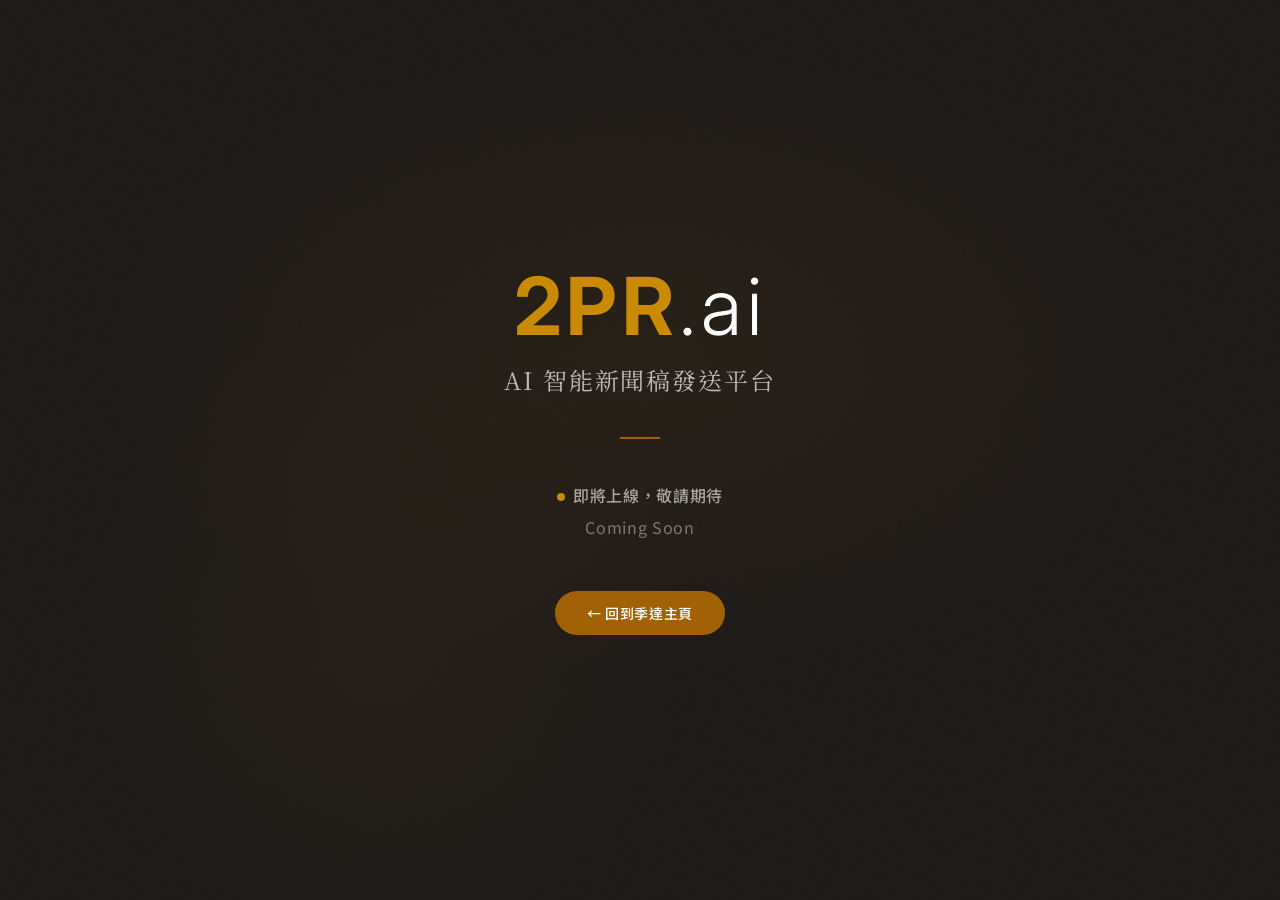
==== 2pr.html @ 40bc0dd8 "fix: RWD出血修正、案例照片對焦、移除團隊區塊、2pr施工中頁面 - 修正手機版 timeline 年份文字左側被裁切（增加 padding-left） - 資生堂案例圖片從 SKII 參考圖改" ====
<!DOCTYPE html>
<html lang="zh-Hant">
<head>
<meta charset="UTF-8">
<meta name="viewport" content="width=device-width, initial-scale=1.0">
<title>2PR.ai — AI 智能新聞稿發送平台 | Coming Soon</title>
<meta name="description" content="2PR.ai — AI 智能新聞稿發送平台，即將上線，敬請期待。">
<link rel="preconnect" href="https://fonts.googleapis.com">
<link rel="preconnect" href="https://fonts.gstatic.com" crossorigin>
<link href="https://fonts.googleapis.com/css2?family=Noto+Sans+TC:wght@300;400;500;700&family=Noto+Serif+TC:wght@400;700;900&family=Inter:wght@300;400;600;700&display=swap" rel="stylesheet">
<style>
*, *::before, *::after { box-sizing: border-box; margin: 0; padding: 0; }

:root {
  --c-dark: #1C1917;
  --c-dark-soft: #292524;
  --c-accent: #A16207;
  --c-accent-light: #CA8A04;
  --c-accent-warm: #D97706;
}

html { -webkit-font-smoothing: antialiased; -moz-osx-font-smoothing: grayscale; }

body {
  font-family: 'Noto Sans TC', 'Inter', -apple-system, system-ui, sans-serif;
  background: var(--c-dark);
  color: #fff;
  min-height: 100vh;
  min-height: 100dvh;
  display: flex;
  align-items: center;
  justify-content: center;
  overflow: hidden;
  position: relative;
}

body::before {
  content: '';
  position: absolute;
  inset: 0;
  background:
    radial-gradient(ellipse 60% 50% at 50% 40%, rgba(161,98,7,0.08) 0%, transparent 70%),
    radial-gradient(ellipse 40% 60% at 30% 70%, rgba(202,138,4,0.04) 0%, transparent 60%);
  pointer-events: none;
}

body::after {
  content: '';
  position: absolute;
  inset: 0;
  opacity: 0.025;
  background-image: url("data:image/svg+xml,%3Csvg viewBox='0 0 256 256' xmlns='http://www.w3.org/2000/svg'%3E%3Cfilter id='n'%3E%3CfeTurbulence type='fractalNoise' baseFrequency='0.85' numOctaves='4' stitchTiles='stitch'/%3E%3C/filter%3E%3Crect width='100%25' height='100%25' filter='url(%23n)'/%3E%3C/svg%3E");
  background-size: 200px;
  pointer-events: none;
}

.wrapper {
  position: relative;
  z-index: 1;
  text-align: center;
  padding: 2rem 1.25rem;
  max-width: 560px;
}

.logo {
  font-family: 'Inter', sans-serif;
  font-size: clamp(3rem, 10vw, 5rem);
  font-weight: 700;
  color: var(--c-accent-light);
  letter-spacing: 0.06em;
  line-height: 1;
  margin-bottom: 1rem;
}

.logo span {
  color: #fff;
  font-weight: 300;
}

.subtitle {
  font-family: 'Noto Serif TC', serif;
  font-size: clamp(1.125rem, 3vw, 1.5rem);
  font-weight: 400;
  color: rgba(255,255,255,0.7);
  letter-spacing: 0.08em;
  margin-bottom: 2.5rem;
}

.coming {
  font-size: 1rem;
  color: rgba(255,255,255,0.4);
  line-height: 2;
  letter-spacing: 0.04em;
  margin-bottom: 3rem;
}

.coming strong {
  color: rgba(255,255,255,0.6);
  font-weight: 500;
}

.divider {
  width: 40px;
  height: 2px;
  background: var(--c-accent);
  margin: 0 auto 2.5rem;
}

.btn-back {
  display: inline-flex;
  align-items: center;
  gap: 0.5rem;
  padding: 0.75rem 2rem;
  background: var(--c-accent);
  color: #fff;
  font-weight: 500;
  font-size: 0.875rem;
  border-radius: 9999px;
  text-decoration: none;
  transition: all 0.3s cubic-bezier(0.16, 1, 0.3, 1);
  letter-spacing: 0.04em;
}

.btn-back:hover {
  background: var(--c-accent-warm);
  transform: translateY(-2px);
  box-shadow: 0 8px 32px rgba(161,98,7,0.4);
}

.pulse-dot {
  width: 8px;
  height: 8px;
  border-radius: 50%;
  background: var(--c-accent-light);
  display: inline-block;
  animation: pulse 2s ease-in-out infinite;
  margin-right: 0.5rem;
  vertical-align: middle;
}

@keyframes pulse {
  0%, 100% { opacity: 1; }
  50% { opacity: 0.3; }
}
</style>
</head>
<body>

<div class="wrapper">
  <div class="logo">2PR<span>.ai</span></div>
  <div class="subtitle">AI 智能新聞稿發送平台</div>
  <div class="divider"></div>
  <div class="coming">
    <span class="pulse-dot"></span><strong>即將上線，敬請期待</strong><br>
    Coming Soon
  </div>
  <a href="index.html" class="btn-back">&larr; 回到季達主頁</a>
</div>

</body>
</html>
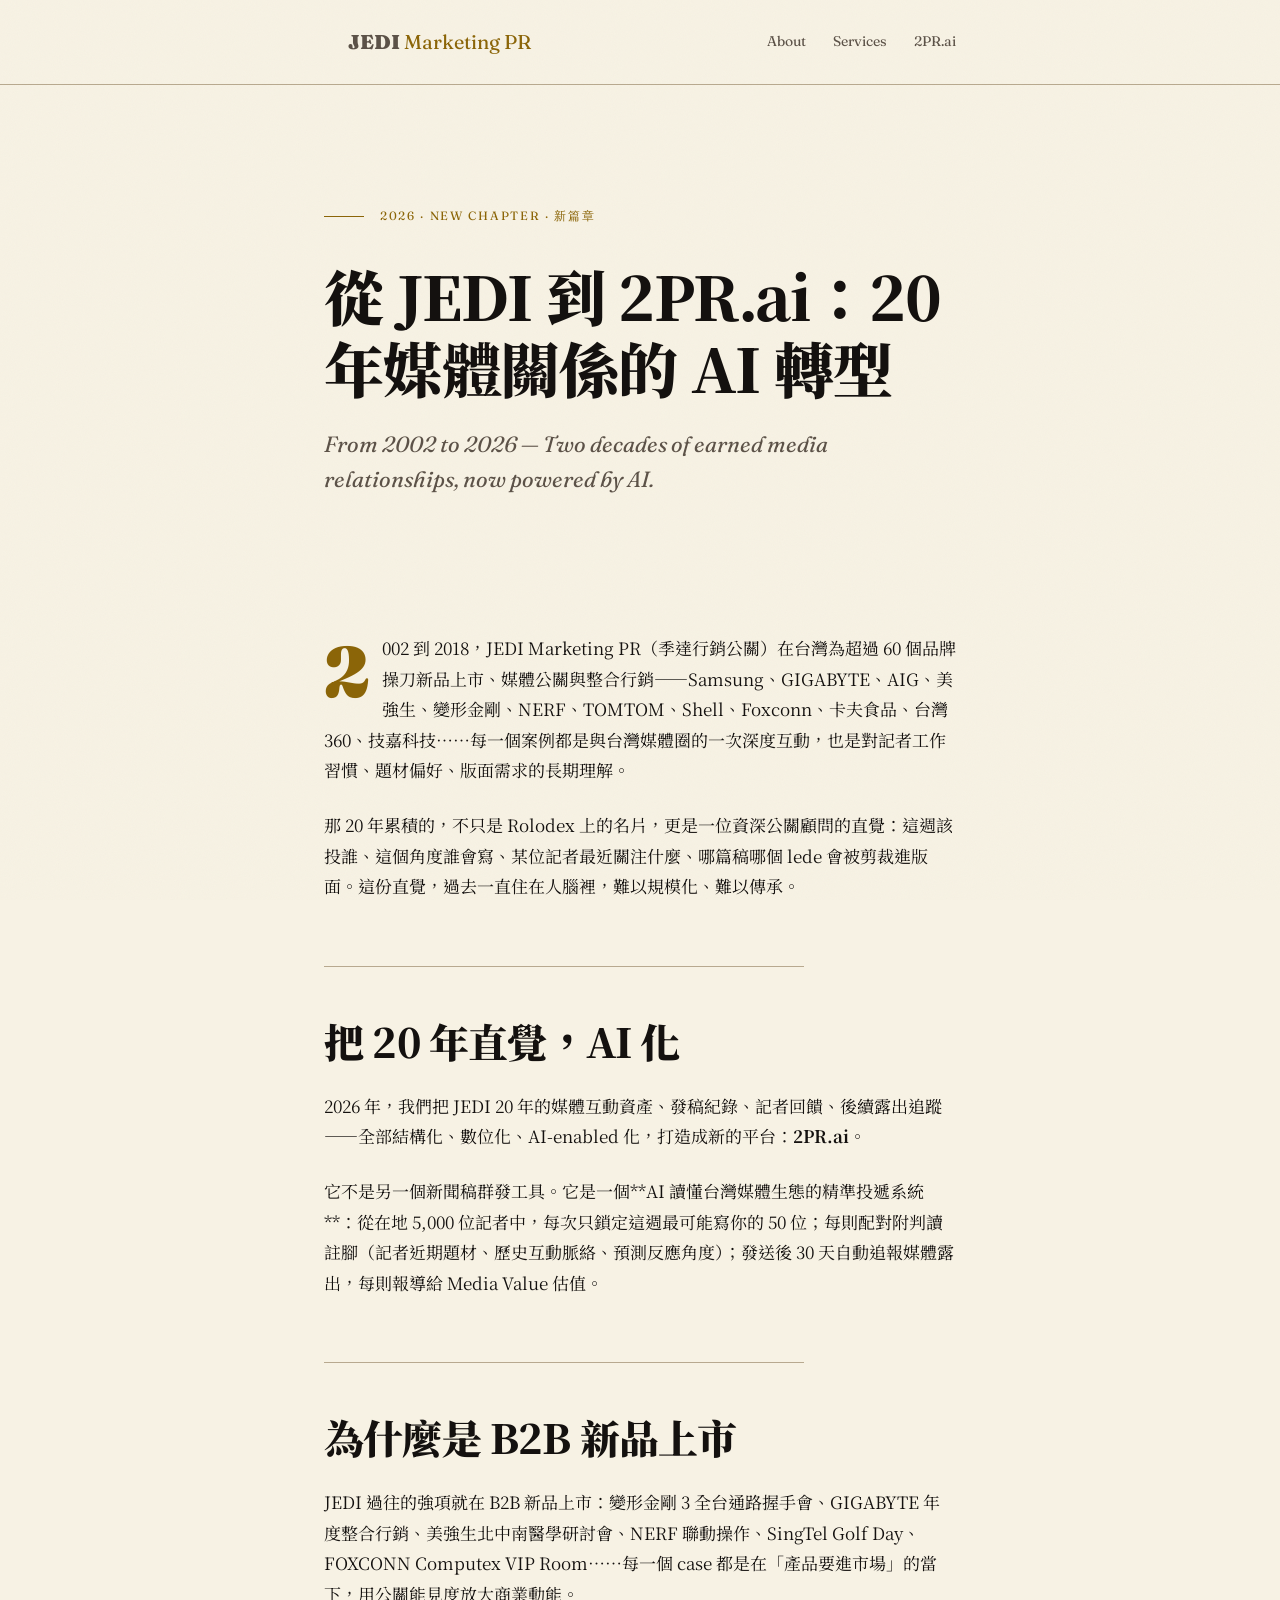
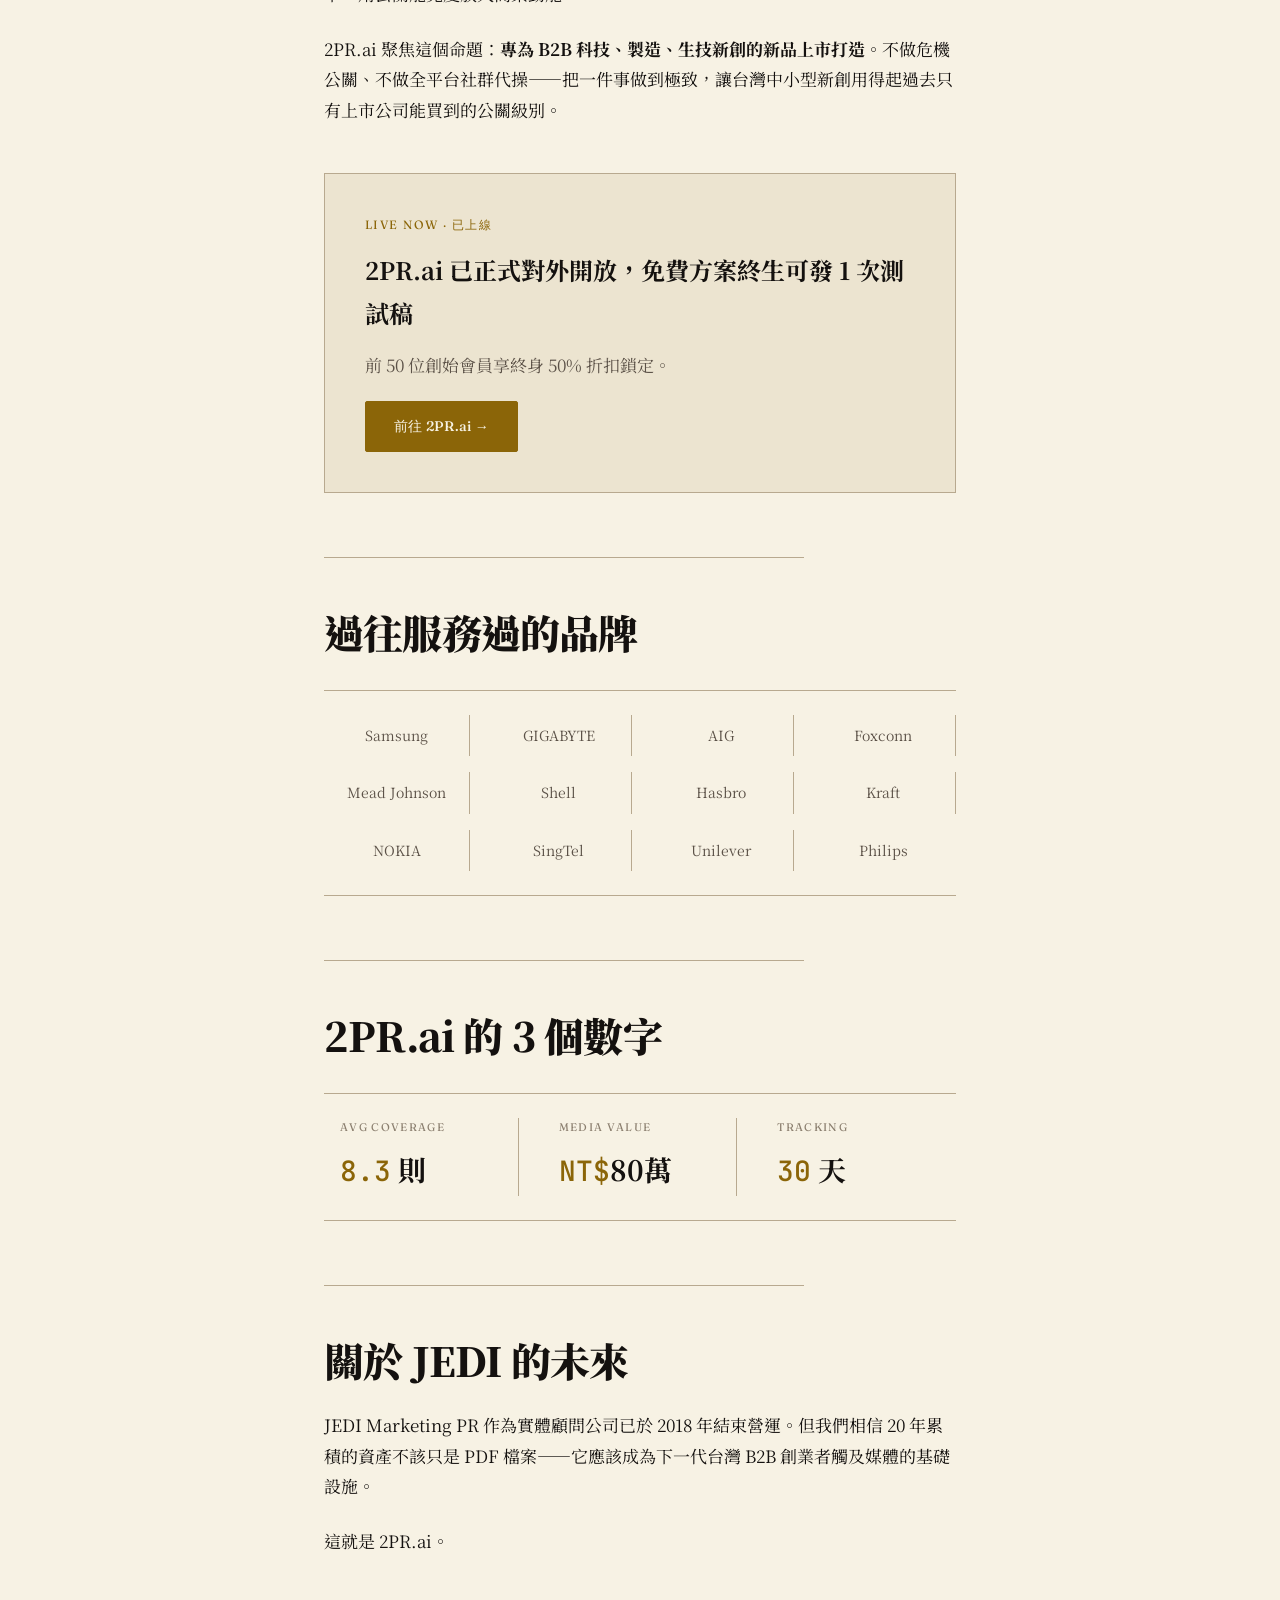
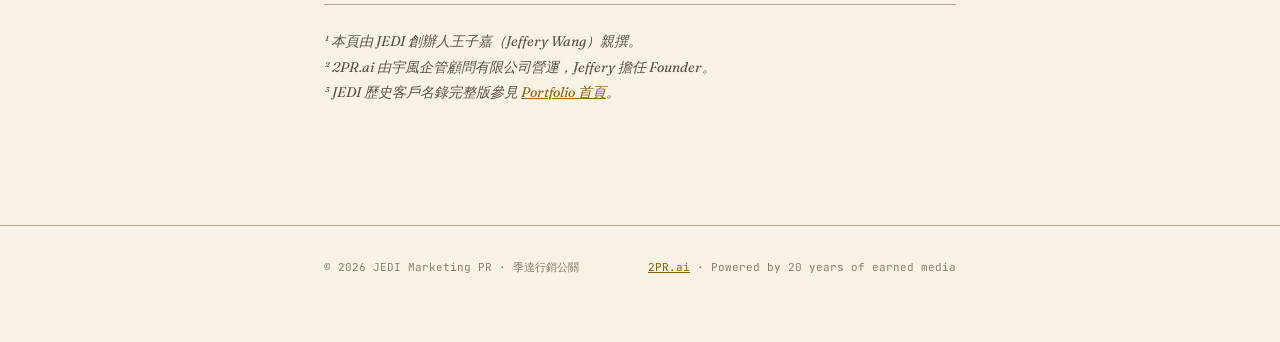
==== commit 4d242ac9: "feat: rebuild JEDI website in Bureau design system (aligned with 2pr.ai) - Port design system to sha" ====
--- a/2pr.html
+++ b/2pr.html
@@ -3,159 +3,374 @@
 <head>
 <meta charset="UTF-8">
 <meta name="viewport" content="width=device-width, initial-scale=1.0">
-<title>2PR.ai — AI 智能新聞稿發送平台 | Coming Soon</title>
-<meta name="description" content="2PR.ai — AI 智能新聞稿發送平台，即將上線，敬請期待。">
+<title>2PR.ai — JEDI Marketing PR 20 年媒體資產的 AI 轉型｜季達行銷公關</title>
+<meta name="description" content="2PR.ai 是 JEDI Marketing PR（季達行銷公關 2002-2018）20 年台灣媒體關係的 AI-native 轉型成果。從 60+ 品牌實戰經驗，打造專為 B2B 科技/製造/生技新品上市設計的精準投遞平台。">
+<link rel="canonical" href="https://jedi.net.tw/2pr.html">
+<meta name="robots" content="index, follow">
+
+<meta property="og:type" content="article">
+<meta property="og:title" content="2PR.ai — JEDI 20 年媒體關係的 AI 轉型">
+<meta property="og:description" content="從 2002 年 JEDI Marketing PR 到 2026 年 2PR.ai。20 年台灣媒體關係，AI 化。">
+<meta property="og:url" content="https://jedi.net.tw/2pr.html">
+<meta property="og:image" content="https://2pr.ai/og-default.png">
+<meta property="og:locale" content="zh_TW">
+
+<meta name="twitter:card" content="summary_large_image">
+<meta name="twitter:image" content="https://2pr.ai/og-default.png">
+
+<script type="application/ld+json">
+{
+  "@context": "https://schema.org",
+  "@type": "Article",
+  "headline": "從 JEDI 到 2PR.ai：20 年媒體關係的 AI 轉型",
+  "author": { "@type": "Person", "name": "王子嘉 Jeffery Wang", "jobTitle": "JEDI Marketing PR 創辦人 / 2PR.ai Founder" },
+  "publisher": { "@type": "Organization", "name": "JEDI Marketing PR", "url": "https://jedi.net.tw/" },
+  "datePublished": "2026-04-16",
+  "mainEntityOfPage": "https://jedi.net.tw/2pr.html",
+  "about": {
+    "@type": "SoftwareApplication",
+    "name": "2PR.ai",
+    "applicationCategory": "BusinessApplication",
+    "url": "https://2pr.ai"
+  }
+}
+</script>
+
+<link rel="apple-touch-icon" sizes="180x180" href="apple-touch-icon.png">
+<link rel="icon" type="image/png" sizes="32x32" href="favicon-32x32.png">
+<link rel="icon" type="image/png" sizes="16x16" href="favicon-16x16.png">
+<link rel="shortcut icon" href="favicon.ico">
 <link rel="preconnect" href="https://fonts.googleapis.com">
 <link rel="preconnect" href="https://fonts.gstatic.com" crossorigin>
-<link href="https://fonts.googleapis.com/css2?family=Noto+Sans+TC:wght@300;400;500;700&family=Noto+Serif+TC:wght@400;700;900&family=Inter:wght@300;400;600;700&display=swap" rel="stylesheet">
+<link href="https://fonts.googleapis.com/css2?family=Noto+Serif+TC:wght@400;500;700;900&family=Noto+Sans+TC:wght@400;500;700&family=Fraunces:ital,opsz,wght@0,9..144,400;0,9..144,700;0,9..144,900;1,9..144,400&family=JetBrains+Mono:wght@400;500;700&display=swap" rel="stylesheet">
+
 <style>
 *, *::before, *::after { box-sizing: border-box; margin: 0; padding: 0; }
-
 :root {
-  --c-dark: #1C1917;
-  --c-dark-soft: #292524;
-  --c-accent: #A16207;
-  --c-accent-light: #CA8A04;
-  --c-accent-warm: #D97706;
-}
-
-html { -webkit-font-smoothing: antialiased; -moz-osx-font-smoothing: grayscale; }
-
+  --ink: #F7F2E4;
+  --surface: #ECE4D0;
+  --newsprint: #14110F;
+  --dust: #5C5248;
+  --dust-deep: #8A7E6E;
+  --brass: #8B6508;
+  --brass-bright: #A67810;
+  --cinnabar: #A13308;
+  --moss: #3A4A3F;
+  --hairline: #B8A98F;
+}
+html { -webkit-font-smoothing: antialiased; }
 body {
-  font-family: 'Noto Sans TC', 'Inter', -apple-system, system-ui, sans-serif;
-  background: var(--c-dark);
-  color: #fff;
-  min-height: 100vh;
-  min-height: 100dvh;
-  display: flex;
-  align-items: center;
-  justify-content: center;
-  overflow: hidden;
-  position: relative;
-}
-
+  font-family: "Noto Serif TC", Georgia, serif;
+  background: var(--ink);
+  color: var(--newsprint);
+  font-size: 17px;
+  line-height: 1.8;
+}
 body::before {
   content: '';
-  position: absolute;
-  inset: 0;
-  background:
-    radial-gradient(ellipse 60% 50% at 50% 40%, rgba(161,98,7,0.08) 0%, transparent 70%),
-    radial-gradient(ellipse 40% 60% at 30% 70%, rgba(202,138,4,0.04) 0%, transparent 60%);
-  pointer-events: none;
-}
-
-body::after {
-  content: '';
-  position: absolute;
-  inset: 0;
-  opacity: 0.025;
-  background-image: url("data:image/svg+xml,%3Csvg viewBox='0 0 256 256' xmlns='http://www.w3.org/2000/svg'%3E%3Cfilter id='n'%3E%3CfeTurbulence type='fractalNoise' baseFrequency='0.85' numOctaves='4' stitchTiles='stitch'/%3E%3C/filter%3E%3Crect width='100%25' height='100%25' filter='url(%23n)'/%3E%3C/svg%3E");
-  background-size: 200px;
-  pointer-events: none;
-}
-
-.wrapper {
-  position: relative;
-  z-index: 1;
+  position: fixed; inset: 0; z-index: 0; pointer-events: none;
+  opacity: 0.03;
+  background-image: url("data:image/svg+xml,%3Csvg viewBox='0 0 256 256' xmlns='http://www.w3.org/2000/svg'%3E%3Cfilter id='n'%3E%3CfeTurbulence type='fractalNoise' baseFrequency='0.9' numOctaves='3' stitchTiles='stitch'/%3E%3C/filter%3E%3Crect width='100%25' height='100%25' filter='url(%23n)'/%3E%3C/svg%3E");
+  background-size: 240px;
+}
+.container { max-width: 760px; margin: 0 auto; padding: 0 clamp(24px, 5vw, 64px); position: relative; z-index: 1; }
+
+nav.top {
+  padding: 24px 0;
+  border-bottom: 0.5px solid var(--hairline);
+  font-family: "Fraunces", serif;
+  font-size: 14px;
+}
+nav.top .container { display: flex; justify-content: space-between; align-items: center; }
+nav.top a { color: var(--dust); text-decoration: none; margin-left: 24px; }
+nav.top a:hover { color: var(--newsprint); }
+.brand { font-family: "Fraunces", serif; font-weight: 900; font-size: 20px; color: var(--newsprint); text-decoration: none; }
+.brand em { font-style: normal; color: var(--brass); font-weight: 400; }
+
+header.hero { padding: clamp(64px, 10vw, 120px) 0 64px; }
+.kicker {
+  font-family: "Fraunces", serif;
+  font-size: 12px;
+  letter-spacing: 0.14em;
+  text-transform: uppercase;
+  color: var(--brass);
+  display: flex; align-items: center; gap: 16px;
+  margin-bottom: 32px;
+}
+.kicker::before { content: ''; width: 40px; height: 0.5px; background: var(--brass); }
+h1 {
+  font-family: "Noto Serif TC", serif;
+  font-weight: 900;
+  font-size: clamp(36px, 6vw, 60px);
+  line-height: 1.2;
+  letter-spacing: -0.02em;
+  margin-bottom: 24px;
+}
+.hero__sub {
+  font-family: "Fraunces", serif;
+  font-style: italic;
+  font-size: clamp(18px, 2.4vw, 22px);
+  color: var(--dust);
+  line-height: 1.6;
+  max-width: 50ch;
+}
+
+article { padding: 48px 0 96px; }
+h2 {
+  font-family: "Noto Serif TC", serif;
+  font-weight: 900;
+  font-size: clamp(28px, 4vw, 40px);
+  line-height: 1.3;
+  letter-spacing: -0.02em;
+  margin: 64px 0 24px;
+  border-top: 0.5px solid var(--hairline);
+  padding-top: 48px;
+  max-width: 20ch;
+}
+h3 { font-size: 22px; margin: 32px 0 12px; font-weight: 700; }
+p { margin-bottom: 24px; }
+p.lede::first-letter {
+  font-family: "Fraunces", serif;
+  font-weight: 900;
+  font-size: 4.2em;
+  line-height: 0.9;
+  float: left;
+  margin: 6px 12px 0 0;
+  color: var(--brass);
+}
+
+.cta-box {
+  margin: 48px 0;
+  padding: 40px;
+  border: 0.5px solid var(--hairline);
+  background: var(--surface);
+}
+.cta-box__label {
+  font-family: "Fraunces", serif;
+  font-size: 12px;
+  letter-spacing: 0.12em;
+  text-transform: uppercase;
+  color: var(--brass);
+  margin-bottom: 12px;
+}
+.cta-box__title {
+  font-family: "Noto Serif TC", serif;
+  font-weight: 700;
+  font-size: 24px;
+  margin-bottom: 16px;
+}
+.btn {
+  display: inline-flex; align-items: center; gap: 8px;
+  padding: 12px 28px;
+  font-family: "Fraunces", serif;
+  font-weight: 500;
+  font-size: 14px;
+  letter-spacing: 0.02em;
+  background: var(--brass);
+  color: var(--ink);
+  text-decoration: none;
+  border-radius: 2px;
+  border: 0.5px solid var(--brass);
+  transition: all 200ms;
+}
+.btn:hover { background: var(--brass-bright); transform: translateY(-1px); }
+
+.brands {
+  display: grid;
+  grid-template-columns: repeat(auto-fill, minmax(140px, 1fr));
+  gap: 16px;
+  margin: 32px 0;
+  padding: 24px 0;
+  border-top: 0.5px solid var(--hairline);
+  border-bottom: 0.5px solid var(--hairline);
+}
+.brand-cell {
+  font-family: "Noto Serif TC", serif;
+  color: var(--dust);
   text-align: center;
-  padding: 2rem 1.25rem;
-  max-width: 560px;
-}
-
-.logo {
-  font-family: 'Inter', sans-serif;
-  font-size: clamp(3rem, 10vw, 5rem);
+  padding: 8px 0;
+  font-size: 14px;
+  border-right: 0.5px solid var(--hairline);
+}
+.brand-cell:last-child { border-right: none; }
+
+.metric-row {
+  display: grid;
+  grid-template-columns: repeat(3, 1fr);
+  gap: 24px;
+  margin: 32px 0;
+  padding: 24px 0;
+  border-top: 0.5px solid var(--hairline);
+  border-bottom: 0.5px solid var(--hairline);
+}
+.metric {
+  padding: 0 16px;
+  border-right: 0.5px solid var(--hairline);
+}
+.metric:last-child { border-right: none; }
+.metric__label {
+  font-family: "Fraunces", serif;
+  font-size: 11px;
+  letter-spacing: 0.12em;
+  text-transform: uppercase;
+  color: var(--dust-deep);
+  margin-bottom: 6px;
+}
+.metric__value {
+  font-family: "Noto Serif TC", serif;
   font-weight: 700;
-  color: var(--c-accent-light);
-  letter-spacing: 0.06em;
-  line-height: 1;
-  margin-bottom: 1rem;
-}
-
-.logo span {
-  color: #fff;
-  font-weight: 300;
-}
-
-.subtitle {
-  font-family: 'Noto Serif TC', serif;
-  font-size: clamp(1.125rem, 3vw, 1.5rem);
-  font-weight: 400;
-  color: rgba(255,255,255,0.7);
-  letter-spacing: 0.08em;
-  margin-bottom: 2.5rem;
-}
-
-.coming {
-  font-size: 1rem;
-  color: rgba(255,255,255,0.4);
-  line-height: 2;
-  letter-spacing: 0.04em;
-  margin-bottom: 3rem;
-}
-
-.coming strong {
-  color: rgba(255,255,255,0.6);
+  font-size: 28px;
+}
+.metric__value .mono {
+  font-family: "JetBrains Mono", monospace;
   font-weight: 500;
-}
-
-.divider {
-  width: 40px;
-  height: 2px;
-  background: var(--c-accent);
-  margin: 0 auto 2.5rem;
-}
-
-.btn-back {
-  display: inline-flex;
-  align-items: center;
-  gap: 0.5rem;
-  padding: 0.75rem 2rem;
-  background: var(--c-accent);
-  color: #fff;
-  font-weight: 500;
-  font-size: 0.875rem;
-  border-radius: 9999px;
-  text-decoration: none;
-  transition: all 0.3s cubic-bezier(0.16, 1, 0.3, 1);
-  letter-spacing: 0.04em;
-}
-
-.btn-back:hover {
-  background: var(--c-accent-warm);
-  transform: translateY(-2px);
-  box-shadow: 0 8px 32px rgba(161,98,7,0.4);
-}
-
-.pulse-dot {
-  width: 8px;
-  height: 8px;
-  border-radius: 50%;
-  background: var(--c-accent-light);
-  display: inline-block;
-  animation: pulse 2s ease-in-out infinite;
-  margin-right: 0.5rem;
-  vertical-align: middle;
-}
-
-@keyframes pulse {
-  0%, 100% { opacity: 1; }
-  50% { opacity: 0.3; }
+  color: var(--brass);
+}
+
+.footnote {
+  font-family: "Fraunces", serif;
+  font-style: italic;
+  font-size: 14px;
+  color: var(--dust);
+  padding-top: 24px;
+  margin-top: 48px;
+  border-top: 0.5px solid var(--hairline);
+}
+.footnote a { color: var(--brass); }
+
+footer {
+  padding: 32px 0 64px;
+  font-family: "JetBrains Mono", monospace;
+  font-size: 11px;
+  color: var(--dust-deep);
+  border-top: 0.5px solid var(--hairline);
+}
+footer .container { display: flex; justify-content: space-between; flex-wrap: wrap; gap: 16px; }
+
+@media (max-width: 720px) {
+  .brands { grid-template-columns: repeat(2, 1fr); }
+  .metric-row { grid-template-columns: 1fr; }
+  .metric { border-right: none; border-bottom: 0.5px solid var(--hairline); padding: 12px 0; }
+  .metric:last-child { border-bottom: none; }
 }
 </style>
 </head>
 <body>
 
-<div class="wrapper">
-  <div class="logo">2PR<span>.ai</span></div>
-  <div class="subtitle">AI 智能新聞稿發送平台</div>
-  <div class="divider"></div>
-  <div class="coming">
-    <span class="pulse-dot"></span><strong>即將上線，敬請期待</strong><br>
-    Coming Soon
+<nav class="top">
+  <div class="container">
+    <a href="/" class="brand">JEDI <em>Marketing PR</em></a>
+    <div>
+      <a href="/about.html">About</a>
+      <a href="/services.html">Services</a>
+      <a href="/2pr.html">2PR.ai</a>
+    </div>
   </div>
-  <a href="index.html" class="btn-back">&larr; 回到季達主頁</a>
-</div>
+</nav>
+
+<header class="hero">
+  <div class="container">
+    <div class="kicker">2026 · New Chapter · 新篇章</div>
+    <h1>從 JEDI 到 2PR.ai：20 年媒體關係的 AI 轉型</h1>
+    <p class="hero__sub">From 2002 to 2026 — Two decades of earned media relationships, now powered by AI.</p>
+  </div>
+</header>
+
+<article>
+  <div class="container">
+    <p class="lede">
+      2002 到 2018，JEDI Marketing PR（季達行銷公關）在台灣為超過 60 個品牌操刀新品上市、媒體公關與整合行銷——Samsung、GIGABYTE、AIG、美強生、變形金剛、NERF、TOMTOM、Shell、Foxconn、卡夫食品、台灣 360、技嘉科技……每一個案例都是與台灣媒體圈的一次深度互動，也是對記者工作習慣、題材偏好、版面需求的長期理解。
+    </p>
+
+    <p>
+      那 20 年累積的，不只是 Rolodex 上的名片，更是一位資深公關顧問的直覺：這週該投誰、這個角度誰會寫、某位記者最近關注什麼、哪篇稿哪個 lede 會被剪裁進版面。這份直覺，過去一直住在人腦裡，難以規模化、難以傳承。
+    </p>
+
+    <h2>把 20 年直覺，AI 化</h2>
+
+    <p>
+      2026 年，我們把 JEDI 20 年的媒體互動資產、發稿紀錄、記者回饋、後續露出追蹤——全部結構化、數位化、AI-enabled 化，打造成新的平台：<strong>2PR.ai</strong>。
+    </p>
+
+    <p>
+      它不是另一個新聞稿群發工具。它是一個**AI 讀懂台灣媒體生態的精準投遞系統**：從在地 5,000 位記者中，每次只鎖定這週最可能寫你的 50 位；每則配對附判讀註腳（記者近期題材、歷史互動脈絡、預測反應角度）；發送後 30 天自動追報媒體露出，每則報導給 Media Value 估值。
+    </p>
+
+    <h2>為什麼是 B2B 新品上市</h2>
+
+    <p>
+      JEDI 過往的強項就在 B2B 新品上市：變形金剛 3 全台通路握手會、GIGABYTE 年度整合行銷、美強生北中南醫學研討會、NERF 聯動操作、SingTel Golf Day、FOXCONN Computex VIP Room……每一個 case 都是在「產品要進市場」的當下，用公關能見度放大商業動能。
+    </p>
+
+    <p>
+      2PR.ai 聚焦這個命題：<strong>專為 B2B 科技、製造、生技新創的新品上市打造</strong>。不做危機公關、不做全平台社群代操——把一件事做到極致，讓台灣中小型新創用得起過去只有上市公司能買到的公關級別。
+    </p>
+
+    <div class="cta-box">
+      <div class="cta-box__label">Live now · 已上線</div>
+      <div class="cta-box__title">2PR.ai 已正式對外開放，免費方案終生可發 1 次測試稿</div>
+      <p style="color: var(--dust); margin-bottom: 20px;">
+        前 50 位創始會員享終身 50% 折扣鎖定。
+      </p>
+      <a href="https://2pr.ai/" class="btn">前往 2PR.ai →</a>
+    </div>
+
+    <h2>過往服務過的品牌</h2>
+    <div class="brands">
+      <div class="brand-cell">Samsung</div>
+      <div class="brand-cell">GIGABYTE</div>
+      <div class="brand-cell">AIG</div>
+      <div class="brand-cell">Foxconn</div>
+      <div class="brand-cell">Mead Johnson</div>
+      <div class="brand-cell">Shell</div>
+      <div class="brand-cell">Hasbro</div>
+      <div class="brand-cell">Kraft</div>
+      <div class="brand-cell">NOKIA</div>
+      <div class="brand-cell">SingTel</div>
+      <div class="brand-cell">Unilever</div>
+      <div class="brand-cell">Philips</div>
+    </div>
+
+    <h2>2PR.ai 的 3 個數字</h2>
+    <div class="metric-row">
+      <div class="metric">
+        <div class="metric__label">Avg Coverage</div>
+        <div class="metric__value"><span class="mono">8.3</span> 則</div>
+      </div>
+      <div class="metric">
+        <div class="metric__label">Media Value</div>
+        <div class="metric__value"><span class="mono">NT$</span>80萬</div>
+      </div>
+      <div class="metric">
+        <div class="metric__label">Tracking</div>
+        <div class="metric__value"><span class="mono">30</span> 天</div>
+      </div>
+    </div>
+
+    <h2>關於 JEDI 的未來</h2>
+
+    <p>
+      JEDI Marketing PR 作為實體顧問公司已於 2018 年結束營運。但我們相信 20 年累積的資產不該只是 PDF 檔案——它應該成為下一代台灣 B2B 創業者觸及媒體的基礎設施。
+    </p>
+
+    <p>
+      這就是 2PR.ai。
+    </p>
+
+    <p class="footnote">
+      ¹ 本頁由 JEDI 創辦人王子嘉（Jeffery Wang）親撰。
+      <br>² 2PR.ai 由宇風企管顧問有限公司營運，Jeffery 擔任 Founder。
+      <br>³ JEDI 歷史客戶名錄完整版參見 <a href="index.html">Portfolio 首頁</a>。
+    </p>
+  </div>
+</article>
+
+<footer>
+  <div class="container">
+    <span>© 2026 JEDI Marketing PR · 季達行銷公關</span>
+    <span><a href="https://2pr.ai/" style="color: var(--brass);">2PR.ai</a> · Powered by 20 years of earned media</span>
+  </div>
+</footer>
 
 </body>
 </html>
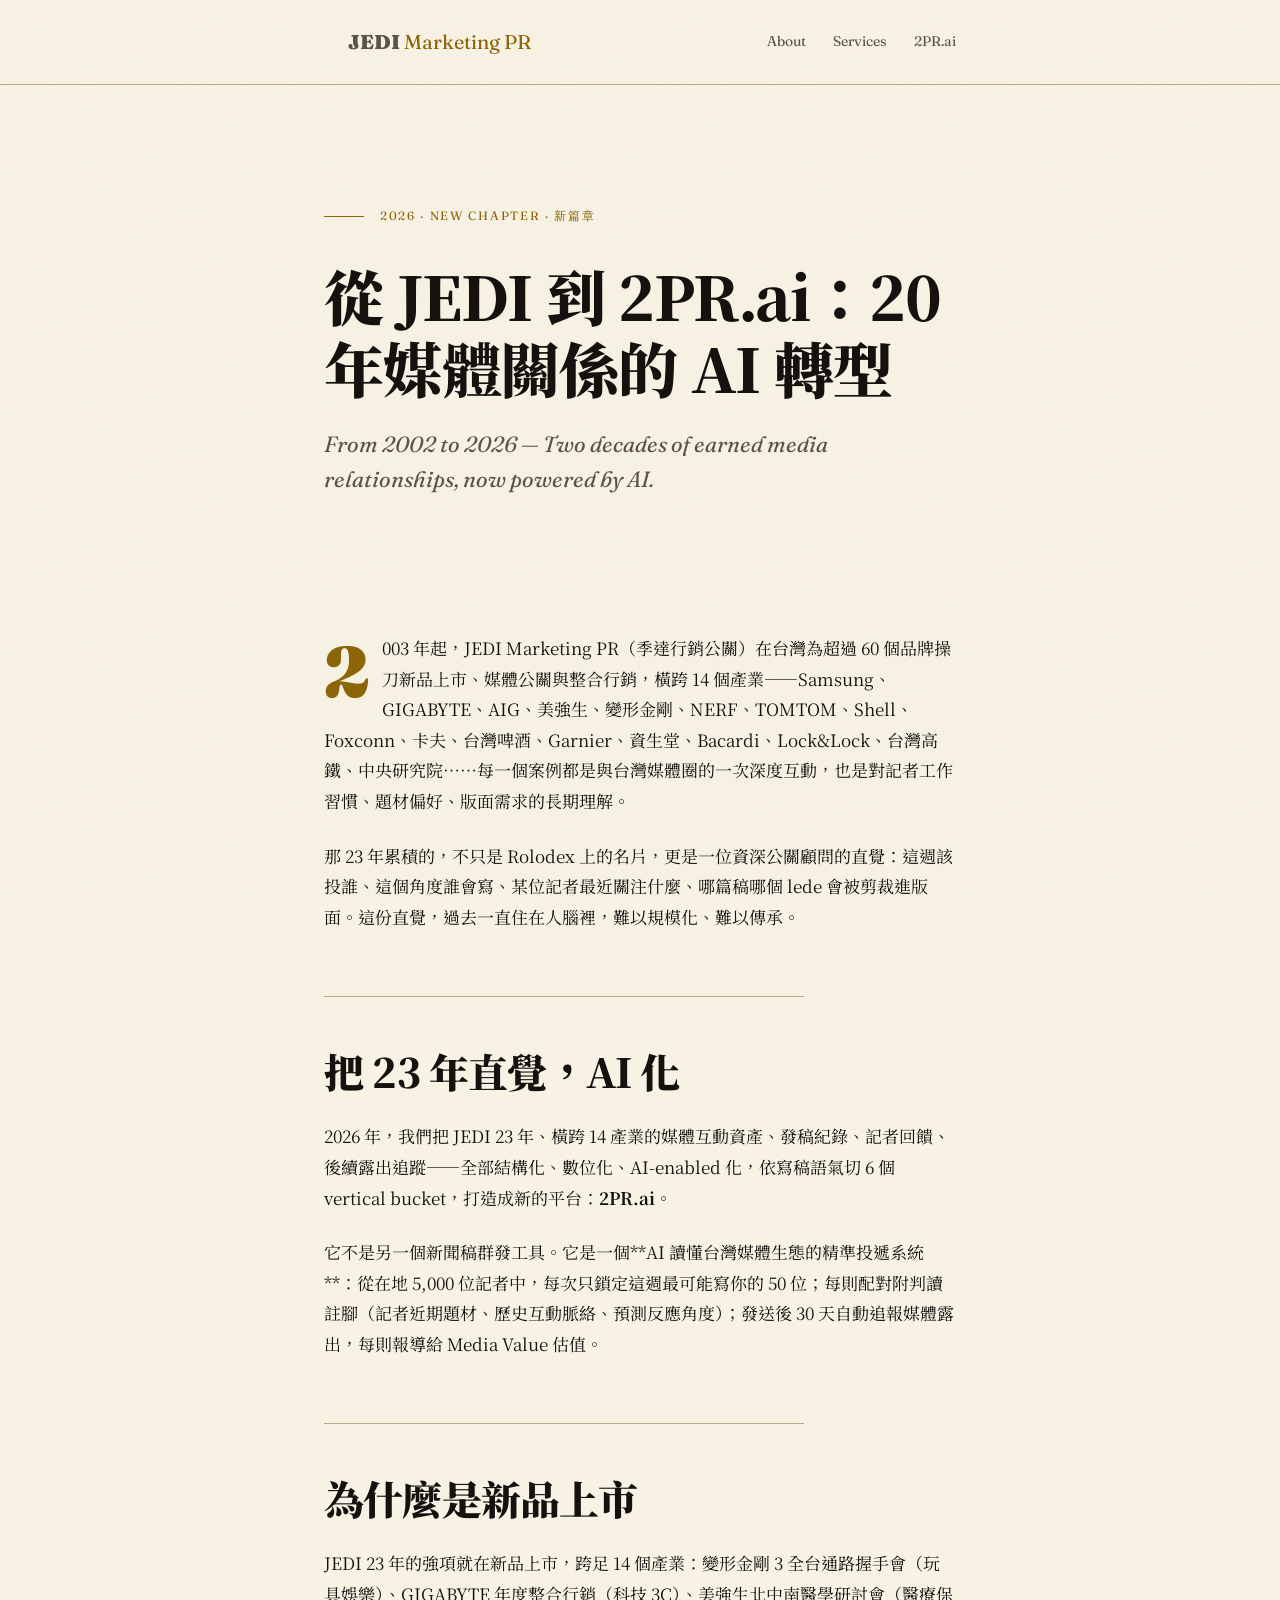
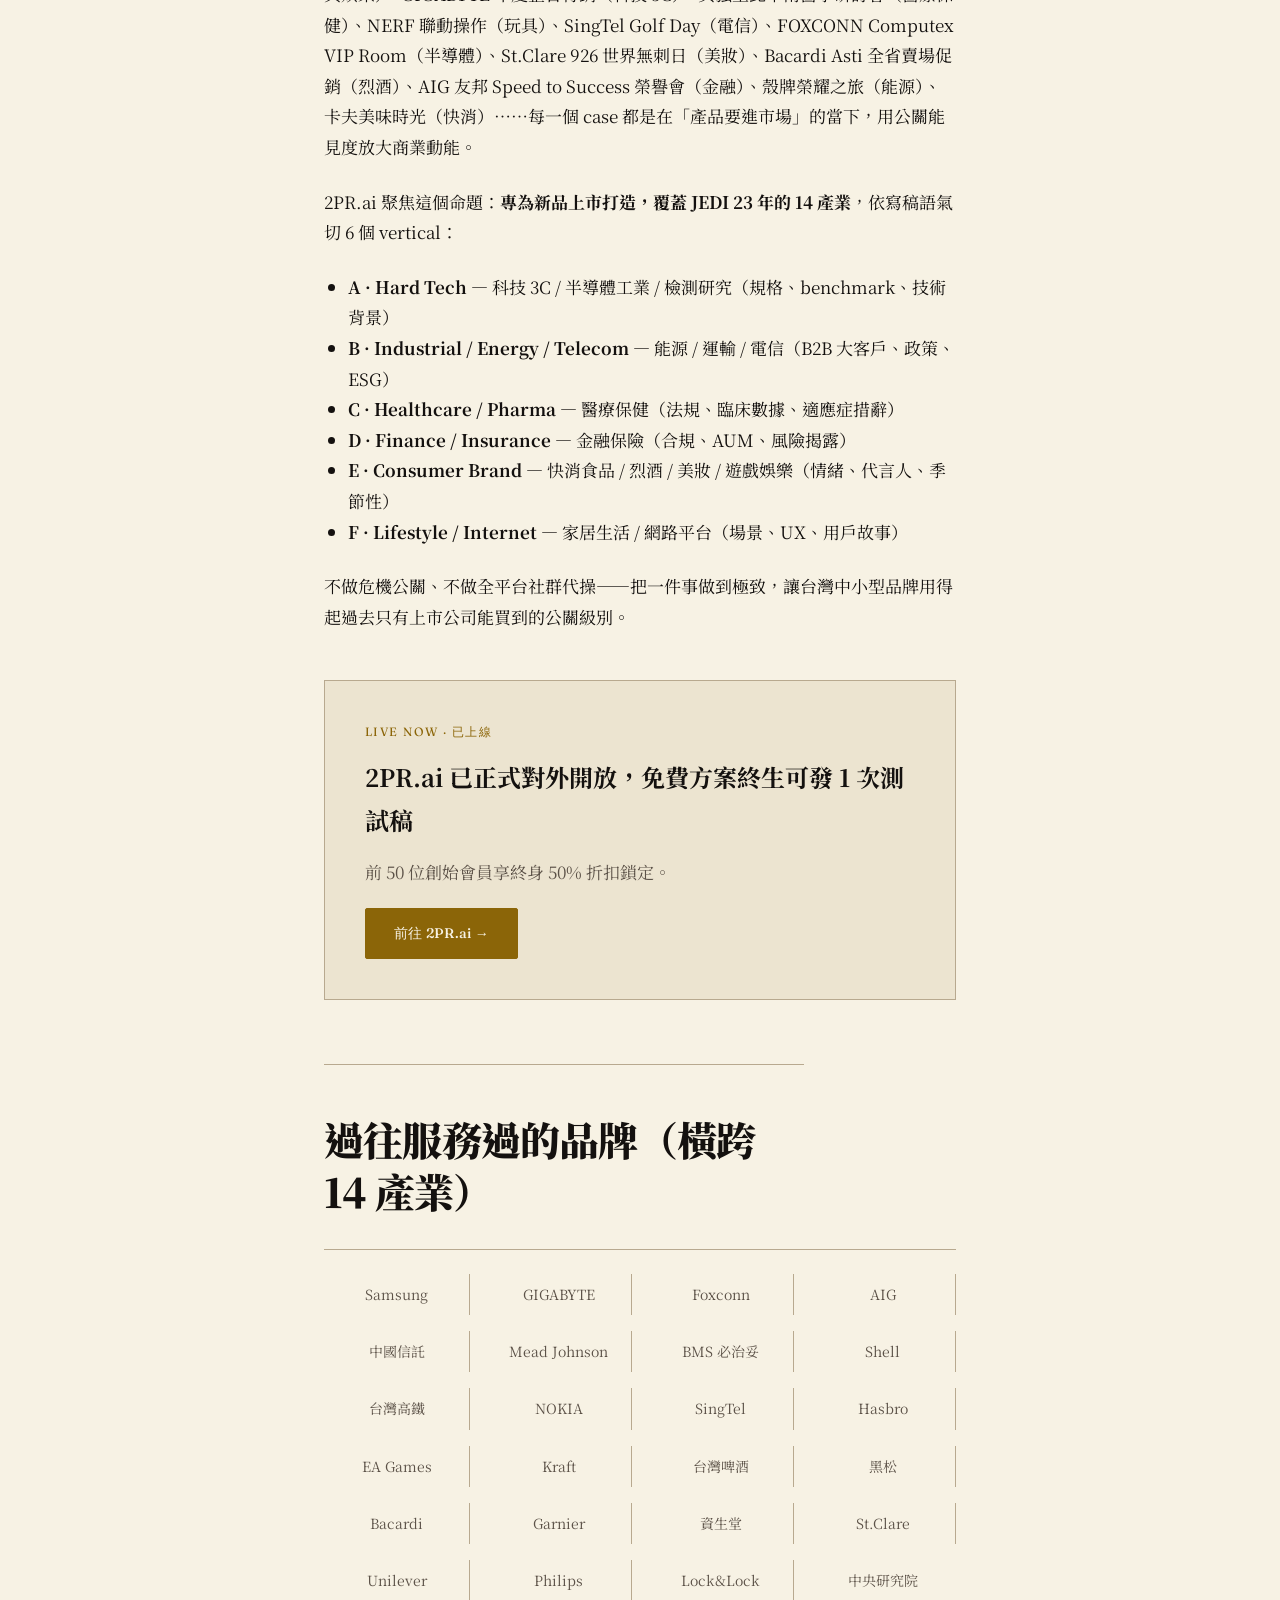
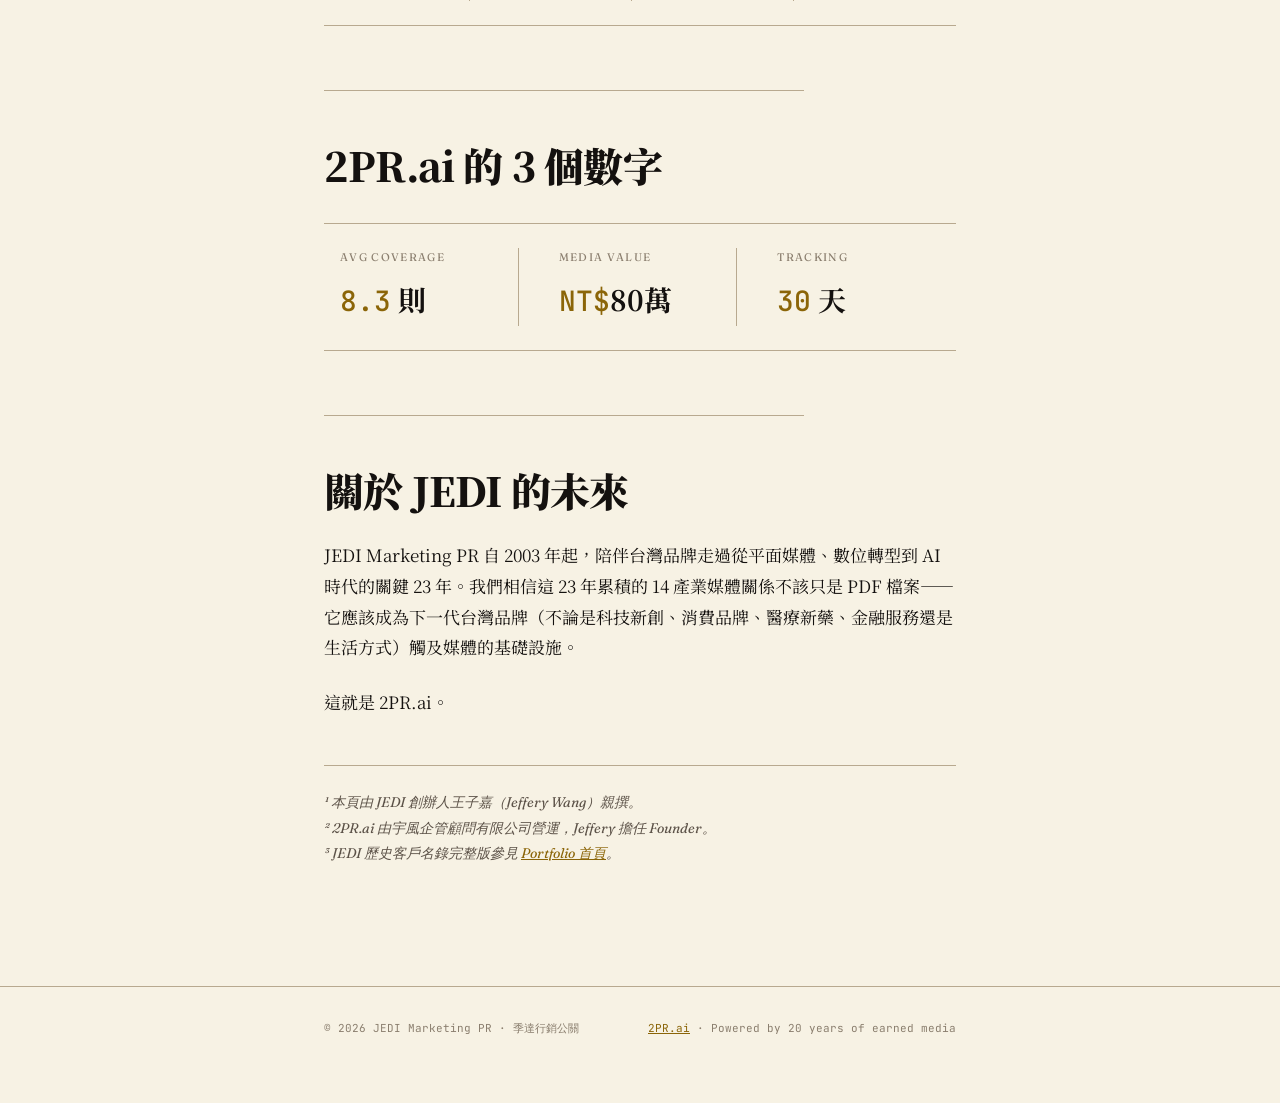
==== commit dc8175f8: "content: 2pr.html broaden ICP from B2B-only to all 14 industries / 6 verticals Aligns with master pl" ====
--- a/2pr.html
+++ b/2pr.html
@@ -3,14 +3,14 @@
 <head>
 <meta charset="UTF-8">
 <meta name="viewport" content="width=device-width, initial-scale=1.0">
-<title>2PR.ai — JEDI Marketing PR 20 年媒體資產的 AI 轉型｜季達行銷公關</title>
-<meta name="description" content="2PR.ai 是 JEDI Marketing PR（季達行銷公關 2002-2018）20 年台灣媒體關係的 AI-native 轉型成果。從 60+ 品牌實戰經驗，打造專為 B2B 科技/製造/生技新品上市設計的精準投遞平台。">
+<title>2PR.ai — JEDI Marketing PR 23 年、14 產業媒體脈絡的 AI 延伸｜季達行銷公關</title>
+<meta name="description" content="2PR.ai 是 JEDI Marketing PR（季達行銷公關，2003 年起）23 年、橫跨 14 產業媒體關係的 AI-native 延伸。依 6 個 vertical 切寫稿與配對引擎（Hard Tech / Industrial / Healthcare / Finance / Consumer Brand / Lifestyle），為新品上市精準投遞。">
 <link rel="canonical" href="https://jedi.net.tw/2pr.html">
 <meta name="robots" content="index, follow">
 
 <meta property="og:type" content="article">
-<meta property="og:title" content="2PR.ai — JEDI 20 年媒體關係的 AI 轉型">
-<meta property="og:description" content="從 2002 年 JEDI Marketing PR 到 2026 年 2PR.ai。20 年台灣媒體關係，AI 化。">
+<meta property="og:title" content="2PR.ai — JEDI 23 年、14 產業媒體脈絡的 AI 延伸">
+<meta property="og:description" content="從 2003 年 JEDI Marketing PR 到 2026 年 2PR.ai。14 產業媒體脈絡 × 6 個 vertical AI 寫稿配對。">
 <meta property="og:url" content="https://jedi.net.tw/2pr.html">
 <meta property="og:image" content="https://2pr.ai/og-default.png">
 <meta property="og:locale" content="zh_TW">
@@ -22,7 +22,7 @@
 {
   "@context": "https://schema.org",
   "@type": "Article",
-  "headline": "從 JEDI 到 2PR.ai：20 年媒體關係的 AI 轉型",
+  "headline": "從 JEDI 到 2PR.ai：23 年、14 產業媒體脈絡的 AI 延伸",
   "author": { "@type": "Person", "name": "王子嘉 Jeffery Wang", "jobTitle": "JEDI Marketing PR 創辦人 / 2PR.ai Founder" },
   "publisher": { "@type": "Organization", "name": "JEDI Marketing PR", "url": "https://jedi.net.tw/" },
   "datePublished": "2026-04-16",
@@ -40,6 +40,8 @@
 <link rel="icon" type="image/png" sizes="32x32" href="favicon-32x32.png">
 <link rel="icon" type="image/png" sizes="16x16" href="favicon-16x16.png">
 <link rel="shortcut icon" href="favicon.ico">
+<meta name="theme-color" content="#9E8FB0" media="(prefers-color-scheme: light)">
+<meta name="theme-color" content="#B8A7D6" media="(prefers-color-scheme: dark)">
 <link rel="preconnect" href="https://fonts.googleapis.com">
 <link rel="preconnect" href="https://fonts.gstatic.com" crossorigin>
 <link href="https://fonts.googleapis.com/css2?family=Noto+Serif+TC:wght@400;500;700;900&family=Noto+Sans+TC:wght@400;500;700&family=Fraunces:ital,opsz,wght@0,9..144,400;0,9..144,700;0,9..144,900;1,9..144,400&family=JetBrains+Mono:wght@400;500;700&display=swap" rel="stylesheet">
@@ -279,31 +281,42 @@
 <article>
   <div class="container">
     <p class="lede">
-      2002 到 2018，JEDI Marketing PR（季達行銷公關）在台灣為超過 60 個品牌操刀新品上市、媒體公關與整合行銷——Samsung、GIGABYTE、AIG、美強生、變形金剛、NERF、TOMTOM、Shell、Foxconn、卡夫食品、台灣 360、技嘉科技……每一個案例都是與台灣媒體圈的一次深度互動，也是對記者工作習慣、題材偏好、版面需求的長期理解。
-    </p>
-
-    <p>
-      那 20 年累積的，不只是 Rolodex 上的名片，更是一位資深公關顧問的直覺：這週該投誰、這個角度誰會寫、某位記者最近關注什麼、哪篇稿哪個 lede 會被剪裁進版面。這份直覺，過去一直住在人腦裡，難以規模化、難以傳承。
-    </p>
-
-    <h2>把 20 年直覺，AI 化</h2>
-
-    <p>
-      2026 年，我們把 JEDI 20 年的媒體互動資產、發稿紀錄、記者回饋、後續露出追蹤——全部結構化、數位化、AI-enabled 化，打造成新的平台：<strong>2PR.ai</strong>。
+      2003 年起，JEDI Marketing PR（季達行銷公關）在台灣為超過 60 個品牌操刀新品上市、媒體公關與整合行銷，橫跨 14 個產業——Samsung、GIGABYTE、AIG、美強生、變形金剛、NERF、TOMTOM、Shell、Foxconn、卡夫、台灣啤酒、Garnier、資生堂、Bacardi、Lock&amp;Lock、台灣高鐵、中央研究院……每一個案例都是與台灣媒體圈的一次深度互動，也是對記者工作習慣、題材偏好、版面需求的長期理解。
+    </p>
+
+    <p>
+      那 23 年累積的，不只是 Rolodex 上的名片，更是一位資深公關顧問的直覺：這週該投誰、這個角度誰會寫、某位記者最近關注什麼、哪篇稿哪個 lede 會被剪裁進版面。這份直覺，過去一直住在人腦裡，難以規模化、難以傳承。
+    </p>
+
+    <h2>把 23 年直覺，AI 化</h2>
+
+    <p>
+      2026 年，我們把 JEDI 23 年、橫跨 14 產業的媒體互動資產、發稿紀錄、記者回饋、後續露出追蹤——全部結構化、數位化、AI-enabled 化，依寫稿語氣切 6 個 vertical bucket，打造成新的平台：<strong>2PR.ai</strong>。
     </p>
 
     <p>
       它不是另一個新聞稿群發工具。它是一個**AI 讀懂台灣媒體生態的精準投遞系統**：從在地 5,000 位記者中，每次只鎖定這週最可能寫你的 50 位；每則配對附判讀註腳（記者近期題材、歷史互動脈絡、預測反應角度）；發送後 30 天自動追報媒體露出，每則報導給 Media Value 估值。
     </p>
 
-    <h2>為什麼是 B2B 新品上市</h2>
-
-    <p>
-      JEDI 過往的強項就在 B2B 新品上市：變形金剛 3 全台通路握手會、GIGABYTE 年度整合行銷、美強生北中南醫學研討會、NERF 聯動操作、SingTel Golf Day、FOXCONN Computex VIP Room……每一個 case 都是在「產品要進市場」的當下，用公關能見度放大商業動能。
-    </p>
-
-    <p>
-      2PR.ai 聚焦這個命題：<strong>專為 B2B 科技、製造、生技新創的新品上市打造</strong>。不做危機公關、不做全平台社群代操——把一件事做到極致，讓台灣中小型新創用得起過去只有上市公司能買到的公關級別。
+    <h2>為什麼是新品上市</h2>
+
+    <p>
+      JEDI 23 年的強項就在新品上市，跨足 14 個產業：變形金剛 3 全台通路握手會（玩具娛樂）、GIGABYTE 年度整合行銷（科技 3C）、美強生北中南醫學研討會（醫療保健）、NERF 聯動操作（玩具）、SingTel Golf Day（電信）、FOXCONN Computex VIP Room（半導體）、St.Clare 926 世界無刺日（美妝）、Bacardi Asti 全省賣場促銷（烈酒）、AIG 友邦 Speed to Success 榮譽會（金融）、殼牌榮耀之旅（能源）、卡夫美味時光（快消）……每一個 case 都是在「產品要進市場」的當下，用公關能見度放大商業動能。
+    </p>
+
+    <p>
+      2PR.ai 聚焦這個命題：<strong>專為新品上市打造，覆蓋 JEDI 23 年的 14 產業</strong>，依寫稿語氣切 6 個 vertical：
+    </p>
+    <ul style="margin: 16px 0 24px 24px; line-height: 1.8;">
+      <li><strong>A · Hard Tech</strong> — 科技 3C / 半導體工業 / 檢測研究（規格、benchmark、技術背景）</li>
+      <li><strong>B · Industrial / Energy / Telecom</strong> — 能源 / 運輸 / 電信（B2B 大客戶、政策、ESG）</li>
+      <li><strong>C · Healthcare / Pharma</strong> — 醫療保健（法規、臨床數據、適應症措辭）</li>
+      <li><strong>D · Finance / Insurance</strong> — 金融保險（合規、AUM、風險揭露）</li>
+      <li><strong>E · Consumer Brand</strong> — 快消食品 / 烈酒 / 美妝 / 遊戲娛樂（情緒、代言人、季節性）</li>
+      <li><strong>F · Lifestyle / Internet</strong> — 家居生活 / 網路平台（場景、UX、用戶故事）</li>
+    </ul>
+    <p>
+      不做危機公關、不做全平台社群代操——把一件事做到極致，讓台灣中小型品牌用得起過去只有上市公司能買到的公關級別。
     </p>
 
     <div class="cta-box">
@@ -315,20 +328,32 @@
       <a href="https://2pr.ai/" class="btn">前往 2PR.ai →</a>
     </div>
 
-    <h2>過往服務過的品牌</h2>
+    <h2>過往服務過的品牌（橫跨 14 產業）</h2>
     <div class="brands">
       <div class="brand-cell">Samsung</div>
       <div class="brand-cell">GIGABYTE</div>
+      <div class="brand-cell">Foxconn</div>
       <div class="brand-cell">AIG</div>
-      <div class="brand-cell">Foxconn</div>
+      <div class="brand-cell">中國信託</div>
       <div class="brand-cell">Mead Johnson</div>
+      <div class="brand-cell">BMS 必治妥</div>
       <div class="brand-cell">Shell</div>
-      <div class="brand-cell">Hasbro</div>
-      <div class="brand-cell">Kraft</div>
+      <div class="brand-cell">台灣高鐵</div>
       <div class="brand-cell">NOKIA</div>
       <div class="brand-cell">SingTel</div>
+      <div class="brand-cell">Hasbro</div>
+      <div class="brand-cell">EA Games</div>
+      <div class="brand-cell">Kraft</div>
+      <div class="brand-cell">台灣啤酒</div>
+      <div class="brand-cell">黑松</div>
+      <div class="brand-cell">Bacardi</div>
+      <div class="brand-cell">Garnier</div>
+      <div class="brand-cell">資生堂</div>
+      <div class="brand-cell">St.Clare</div>
       <div class="brand-cell">Unilever</div>
       <div class="brand-cell">Philips</div>
+      <div class="brand-cell">Lock&amp;Lock</div>
+      <div class="brand-cell">中央研究院</div>
     </div>
 
     <h2>2PR.ai 的 3 個數字</h2>
@@ -350,7 +375,7 @@
     <h2>關於 JEDI 的未來</h2>
 
     <p>
-      JEDI Marketing PR 作為實體顧問公司已於 2018 年結束營運。但我們相信 20 年累積的資產不該只是 PDF 檔案——它應該成為下一代台灣 B2B 創業者觸及媒體的基礎設施。
+      JEDI Marketing PR 自 2003 年起，陪伴台灣品牌走過從平面媒體、數位轉型到 AI 時代的關鍵 23 年。我們相信這 23 年累積的 14 產業媒體關係不該只是 PDF 檔案——它應該成為下一代台灣品牌（不論是科技新創、消費品牌、醫療新藥、金融服務還是生活方式）觸及媒體的基礎設施。
     </p>
 
     <p>
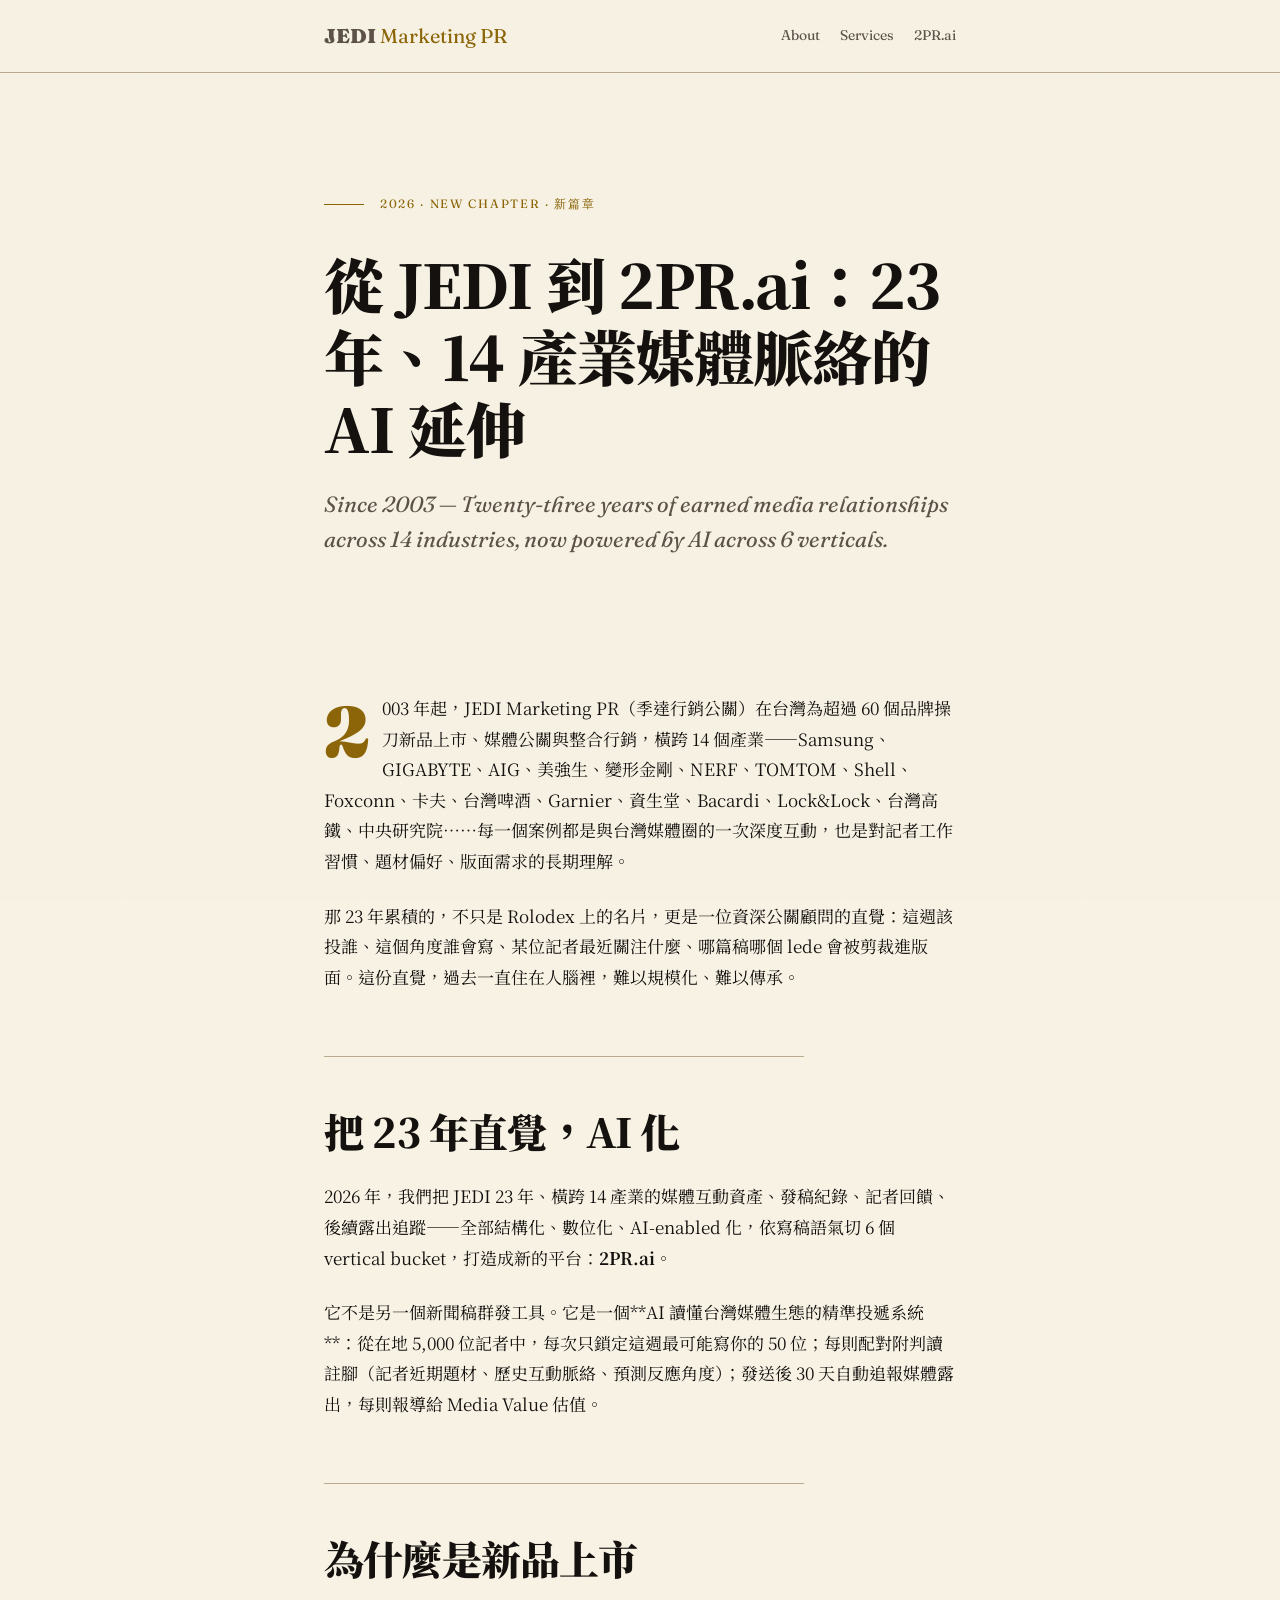
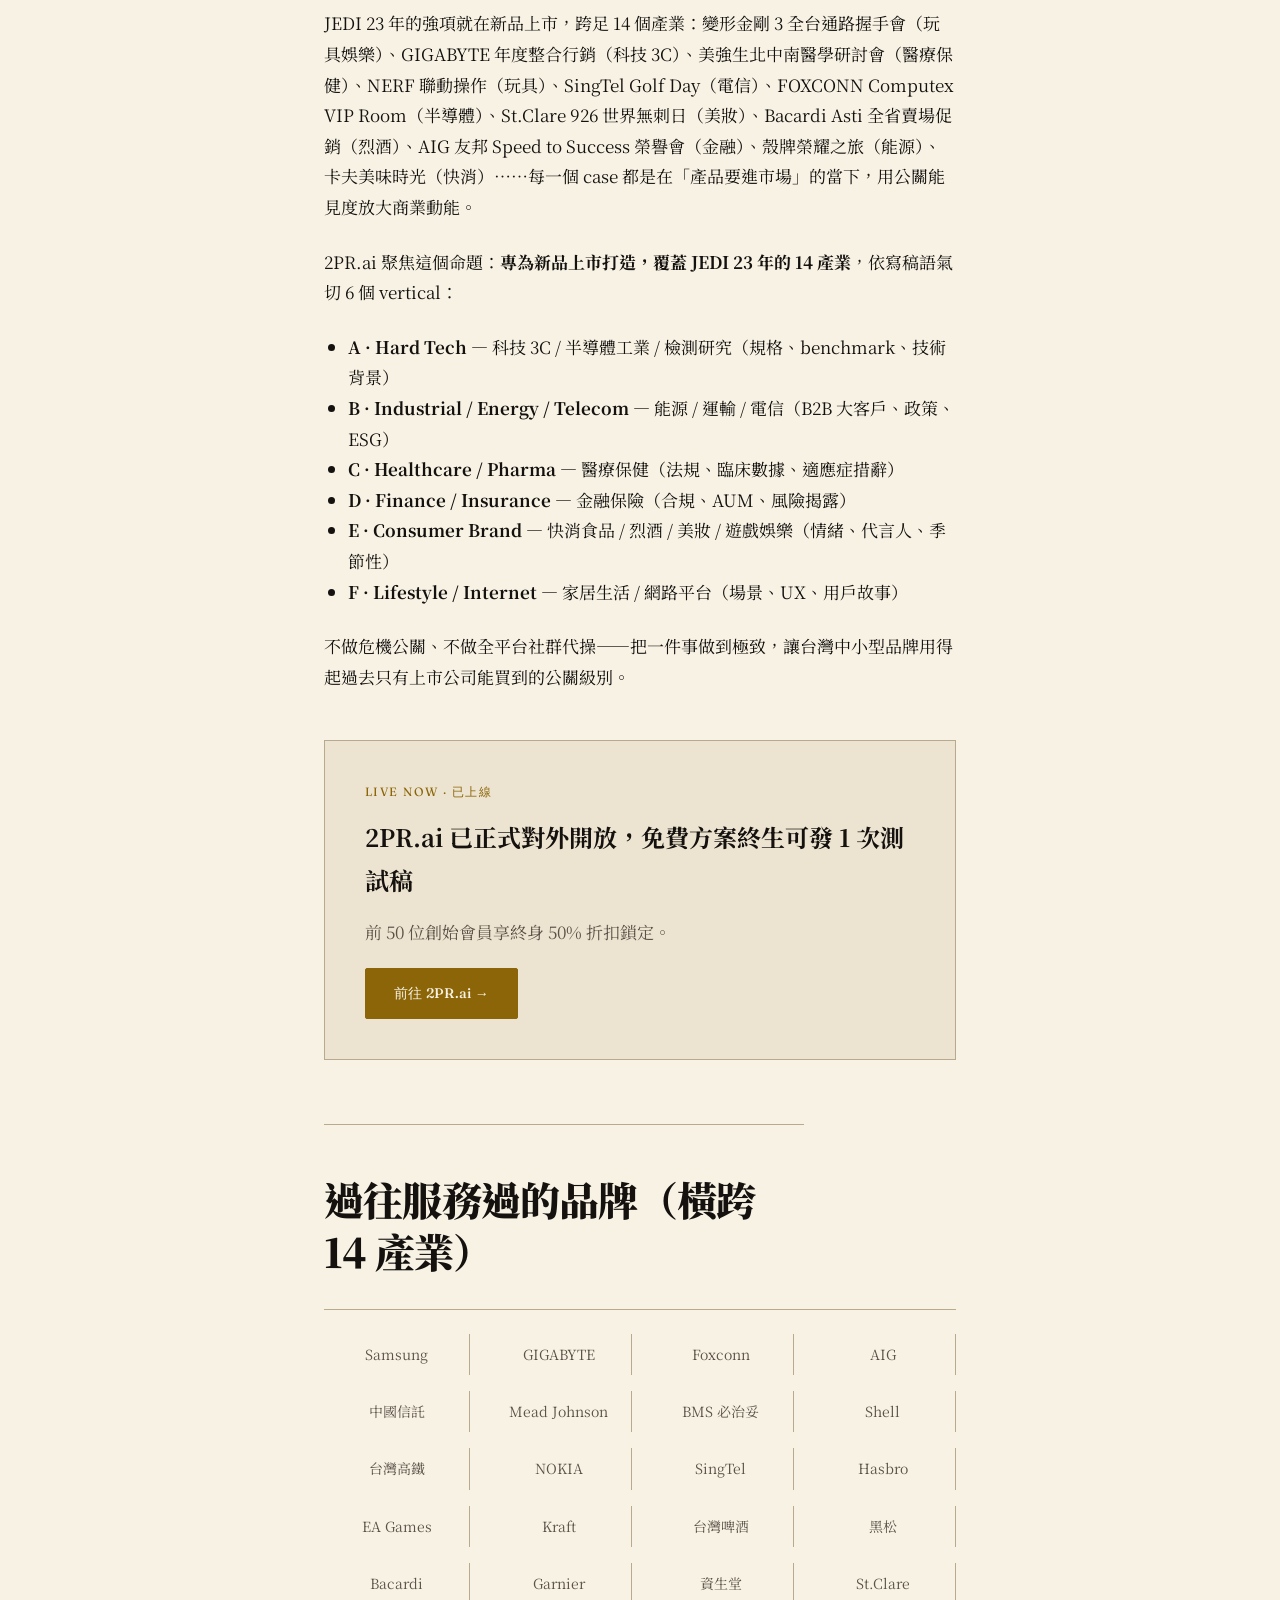
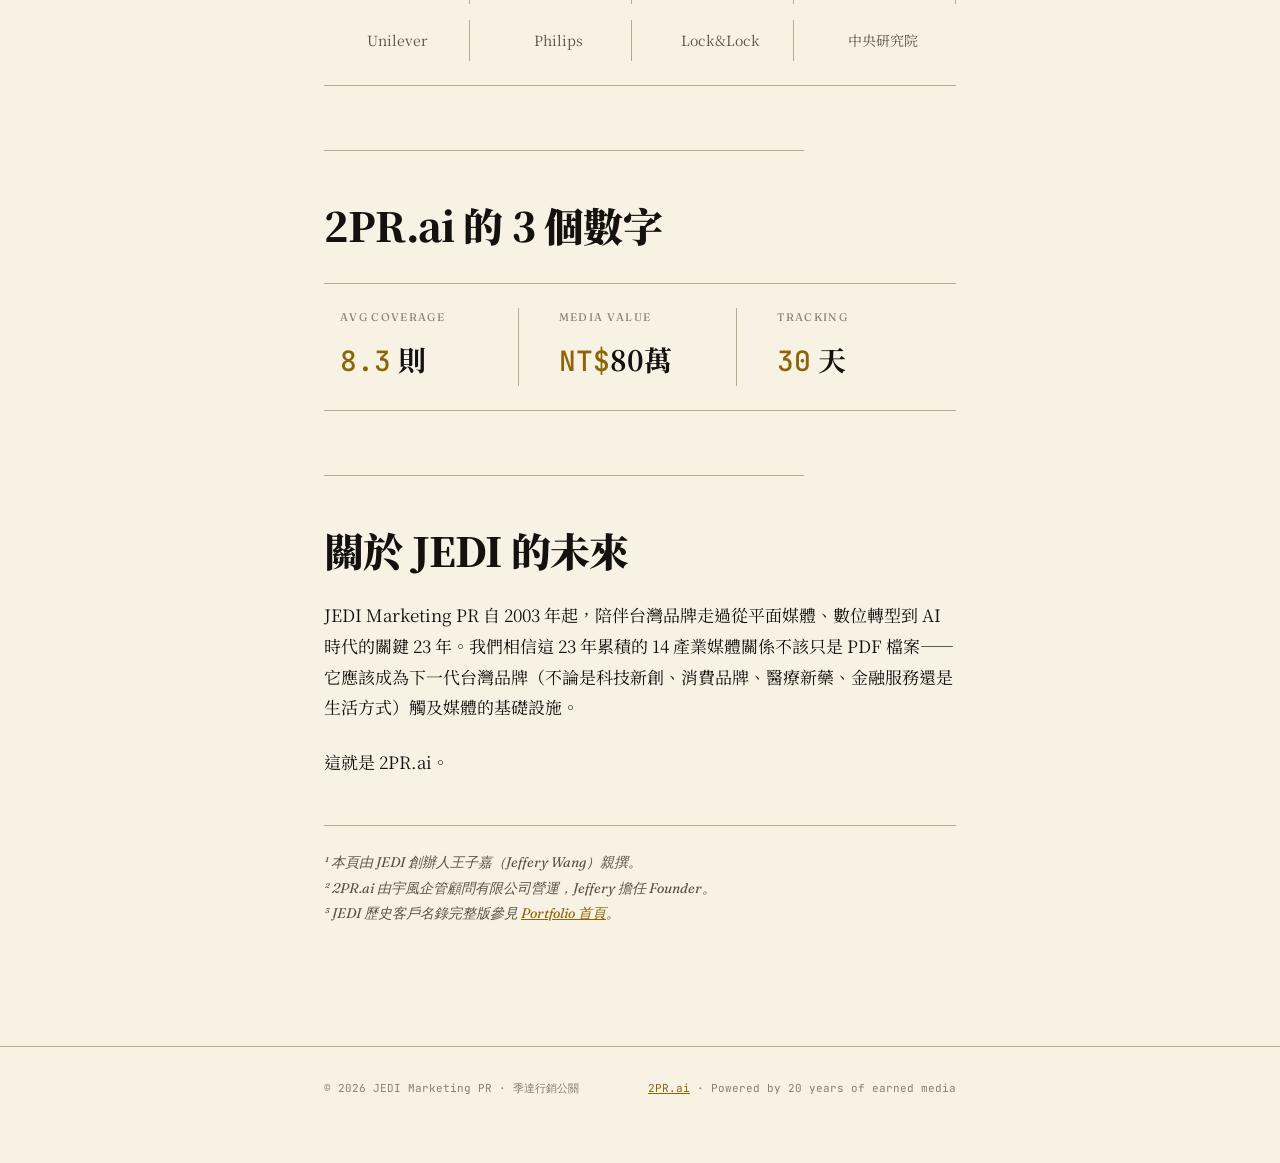
==== commit 80c6b234: "fix(rwd): mobile nav layout + 2pr.html title alignment 2pr.html (own inline CSS, not bureau.css): - " ====
--- a/2pr.html
+++ b/2pr.html
@@ -78,16 +78,26 @@
 .container { max-width: 760px; margin: 0 auto; padding: 0 clamp(24px, 5vw, 64px); position: relative; z-index: 1; }
 
 nav.top {
-  padding: 24px 0;
+  padding: 18px 0;
   border-bottom: 0.5px solid var(--hairline);
   font-family: "Fraunces", serif;
   font-size: 14px;
 }
-nav.top .container { display: flex; justify-content: space-between; align-items: center; }
-nav.top a { color: var(--dust); text-decoration: none; margin-left: 24px; }
+nav.top .container { display: flex; justify-content: space-between; align-items: center; gap: 16px; flex-wrap: wrap; }
+nav.top .nav-links { display: flex; gap: 20px; align-items: center; flex-wrap: wrap; }
+nav.top a { color: var(--dust); text-decoration: none; }
 nav.top a:hover { color: var(--newsprint); }
-.brand { font-family: "Fraunces", serif; font-weight: 900; font-size: 20px; color: var(--newsprint); text-decoration: none; }
+.brand { font-family: "Fraunces", serif; font-weight: 900; font-size: 20px; color: var(--newsprint); text-decoration: none; white-space: nowrap; }
 .brand em { font-style: normal; color: var(--brass); font-weight: 400; }
+
+@media (max-width: 600px) {
+  nav.top { padding: 14px 0; }
+  nav.top .container { flex-direction: column; align-items: flex-start; gap: 10px; }
+  nav.top .nav-links { gap: 16px; font-size: 13px; }
+  .brand { font-size: 17px; }
+  header.hero h1 { font-size: 32px !important; }
+  .hero__sub { font-size: 15px !important; }
+}
 
 header.hero { padding: clamp(64px, 10vw, 120px) 0 64px; }
 .kicker {
@@ -262,7 +272,7 @@
 <nav class="top">
   <div class="container">
     <a href="/" class="brand">JEDI <em>Marketing PR</em></a>
-    <div>
+    <div class="nav-links">
       <a href="/about.html">About</a>
       <a href="/services.html">Services</a>
       <a href="/2pr.html">2PR.ai</a>
@@ -273,8 +283,8 @@
 <header class="hero">
   <div class="container">
     <div class="kicker">2026 · New Chapter · 新篇章</div>
-    <h1>從 JEDI 到 2PR.ai：20 年媒體關係的 AI 轉型</h1>
-    <p class="hero__sub">From 2002 to 2026 — Two decades of earned media relationships, now powered by AI.</p>
+    <h1>從 JEDI 到 2PR.ai：23 年、14 產業媒體脈絡的 AI 延伸</h1>
+    <p class="hero__sub">Since 2003 — Twenty-three years of earned media relationships across 14 industries, now powered by AI across 6 verticals.</p>
   </div>
 </header>
 
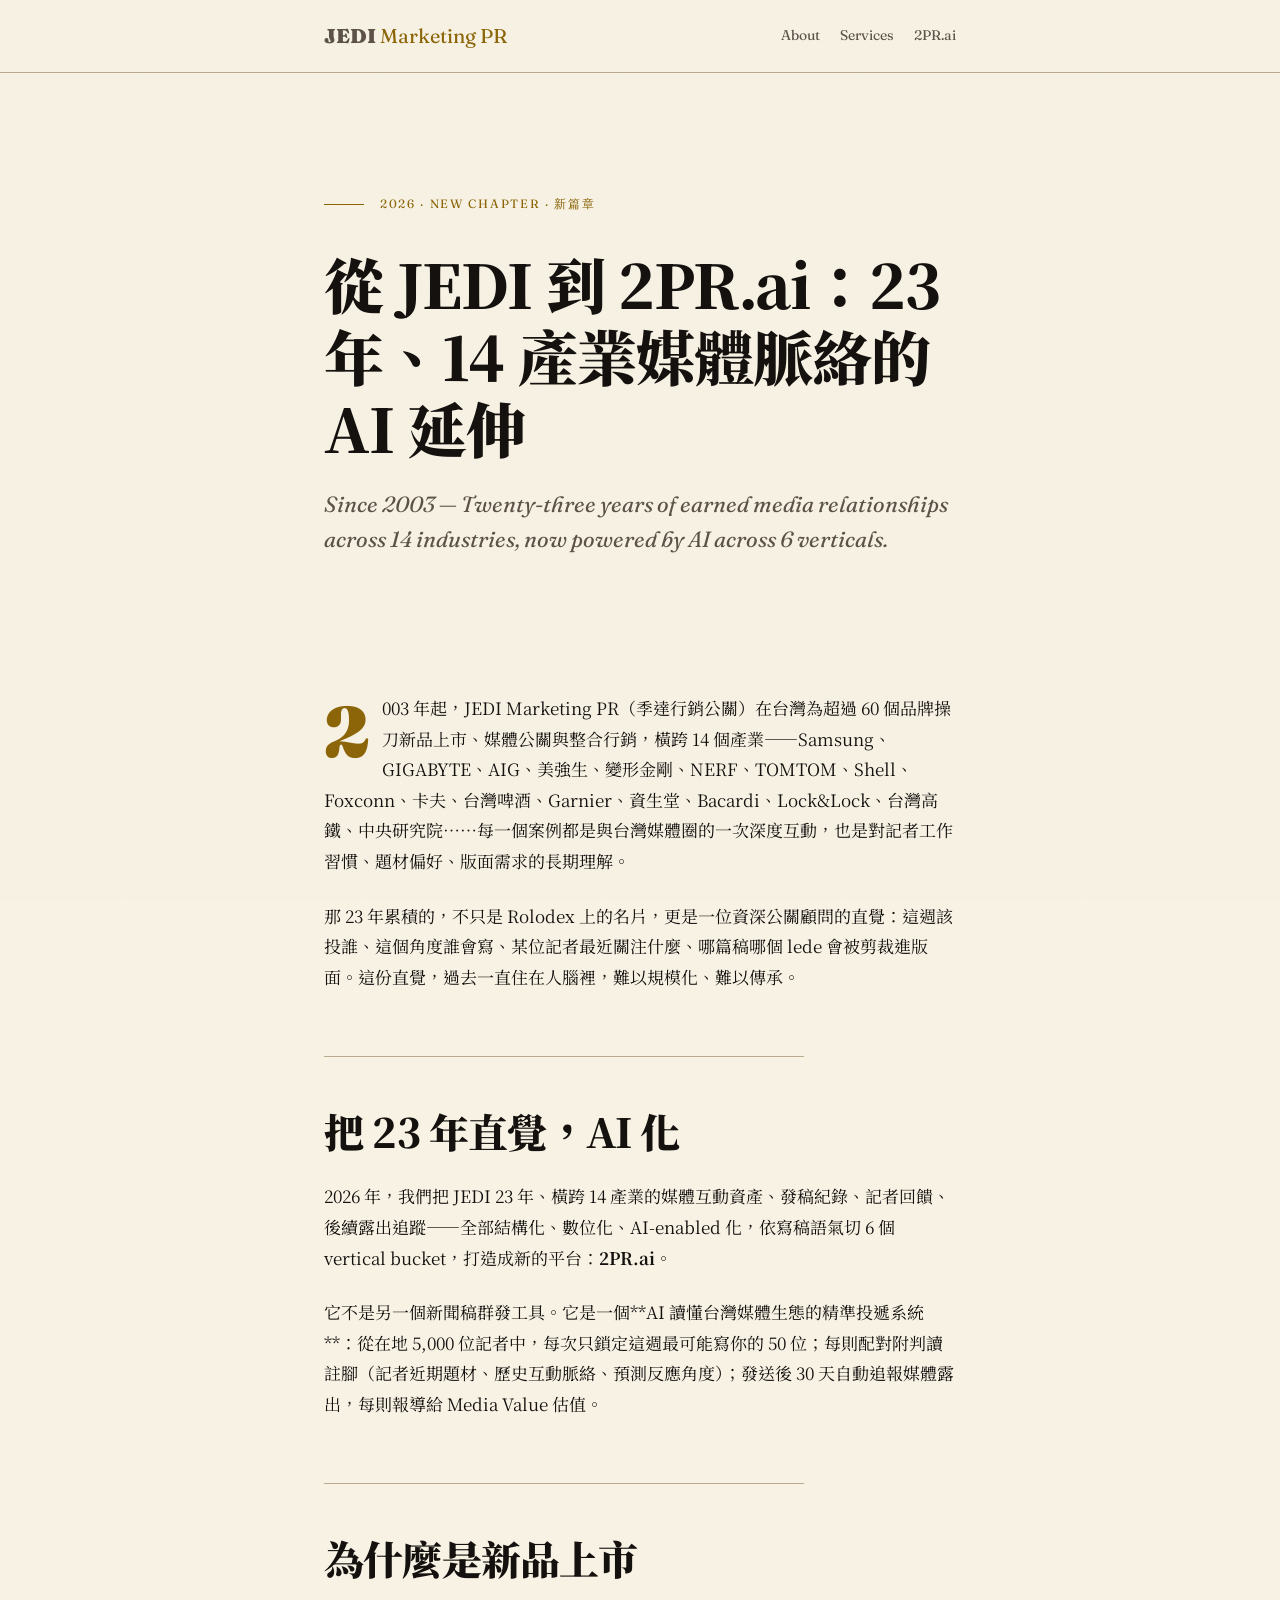
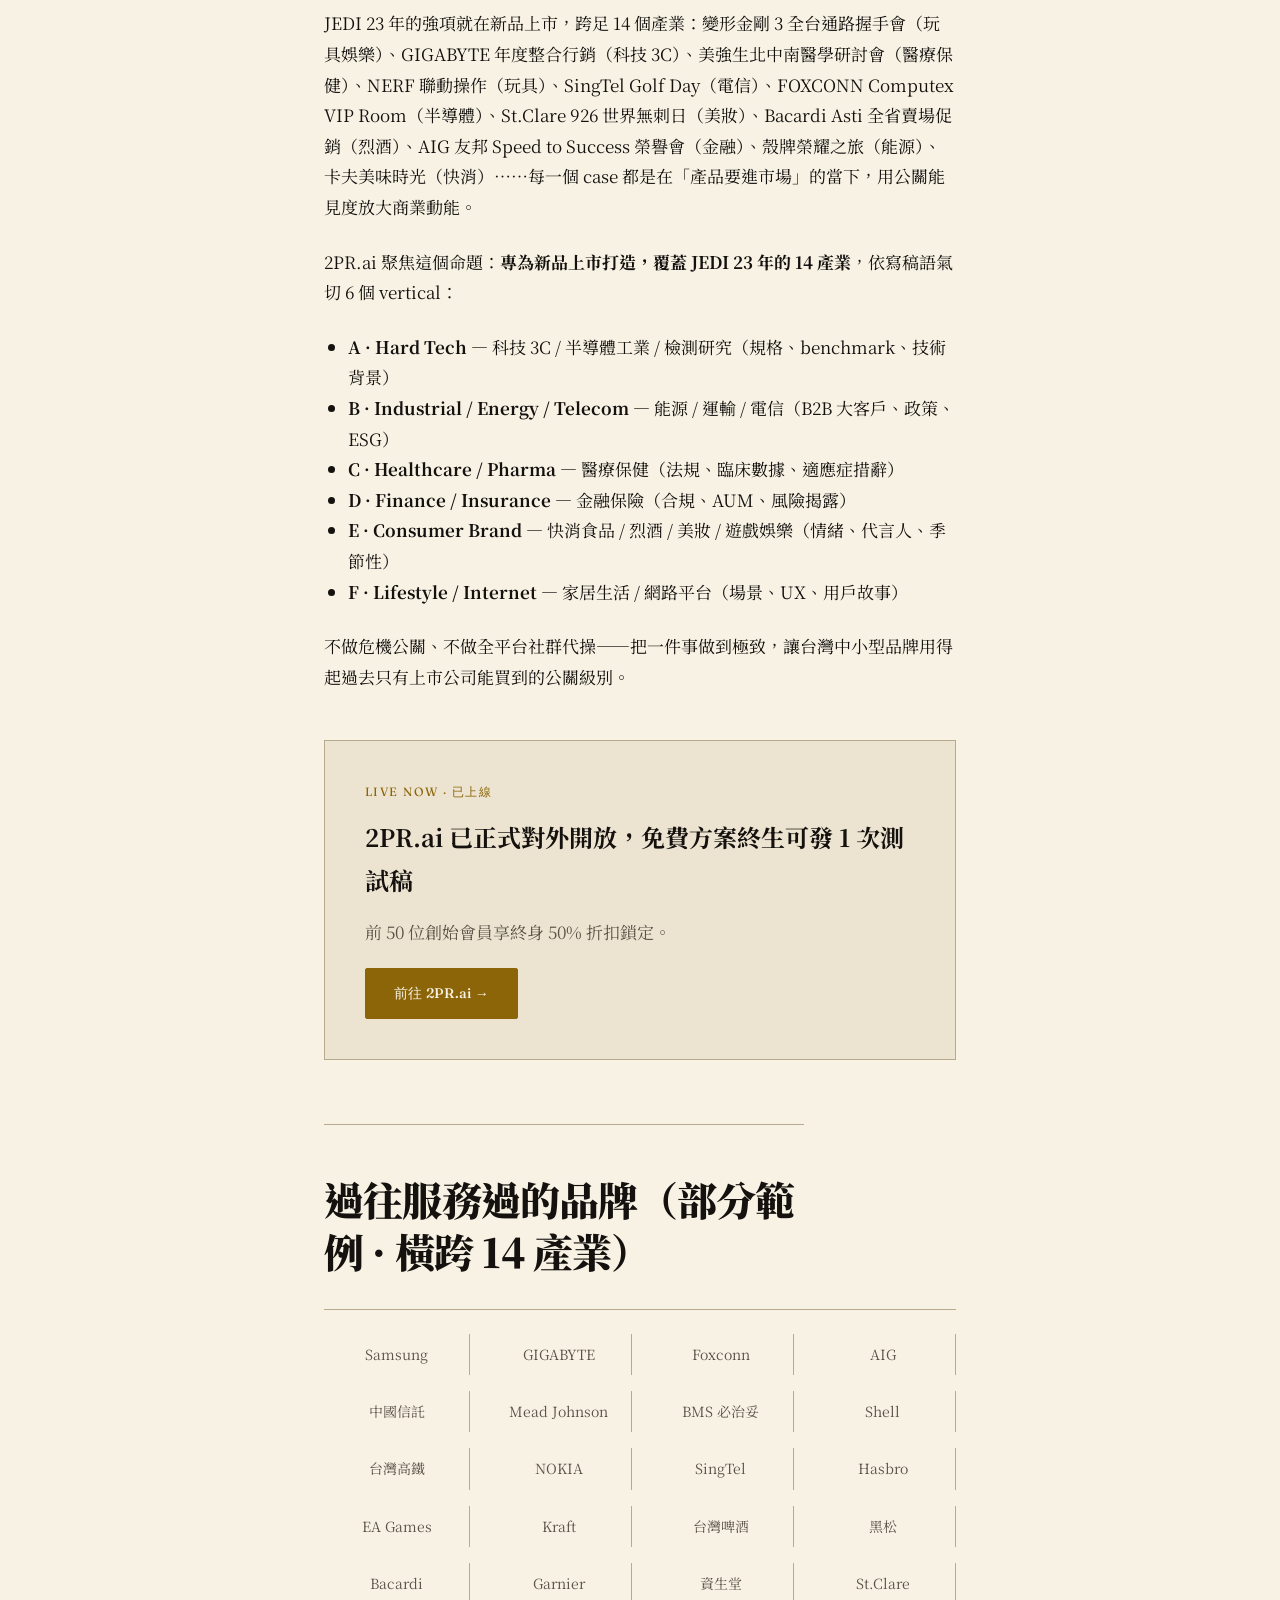
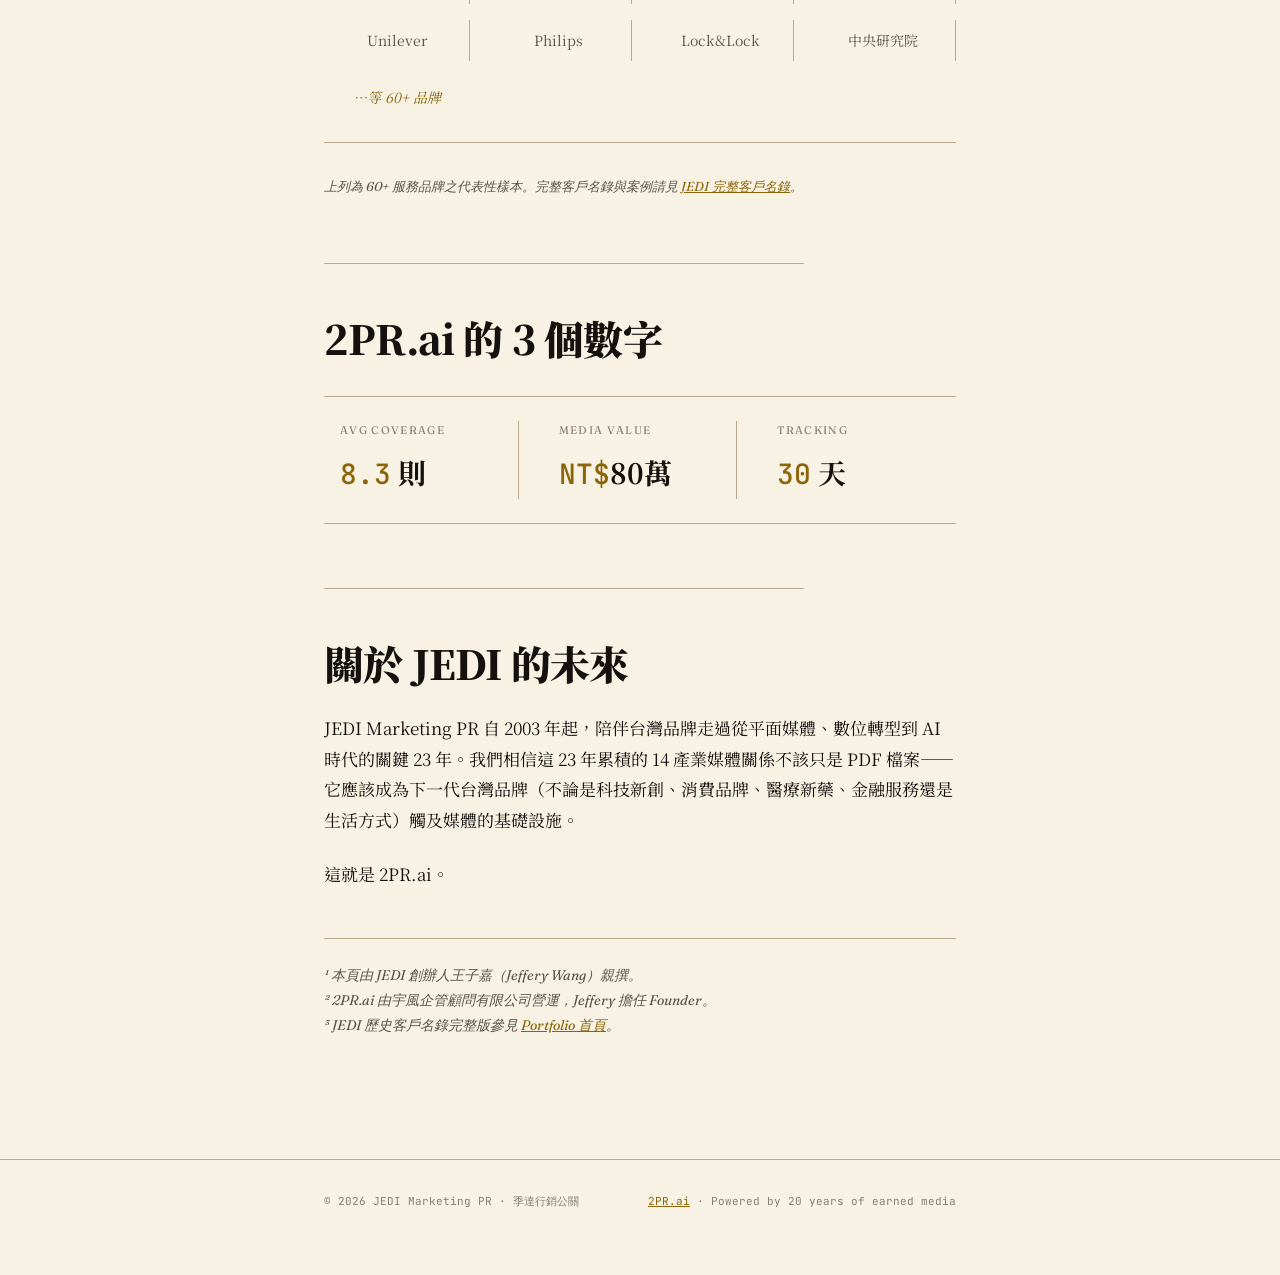
==== commit 0cb168e1: "content(2pr): label brand list as sample, link to full client list The 24 brands shown are a represe" ====
--- a/2pr.html
+++ b/2pr.html
@@ -338,7 +338,7 @@
       <a href="https://2pr.ai/" class="btn">前往 2PR.ai →</a>
     </div>
 
-    <h2>過往服務過的品牌（橫跨 14 產業）</h2>
+    <h2>過往服務過的品牌（部分範例 · 橫跨 14 產業）</h2>
     <div class="brands">
       <div class="brand-cell">Samsung</div>
       <div class="brand-cell">GIGABYTE</div>
@@ -364,7 +364,11 @@
       <div class="brand-cell">Philips</div>
       <div class="brand-cell">Lock&amp;Lock</div>
       <div class="brand-cell">中央研究院</div>
+      <div class="brand-cell" style="color:var(--brass); font-style:italic;">…等 60+ 品牌</div>
     </div>
+    <p style="margin-top:16px; font-family:'Fraunces',serif; font-style:italic; font-size:13px; color:var(--dust);">
+      上列為 60+ 服務品牌之代表性樣本。完整客戶名錄與案例請見 <a href="index.html#clients" style="color:var(--brass);">JEDI 完整客戶名錄</a>。
+    </p>
 
     <h2>2PR.ai 的 3 個數字</h2>
     <div class="metric-row">
